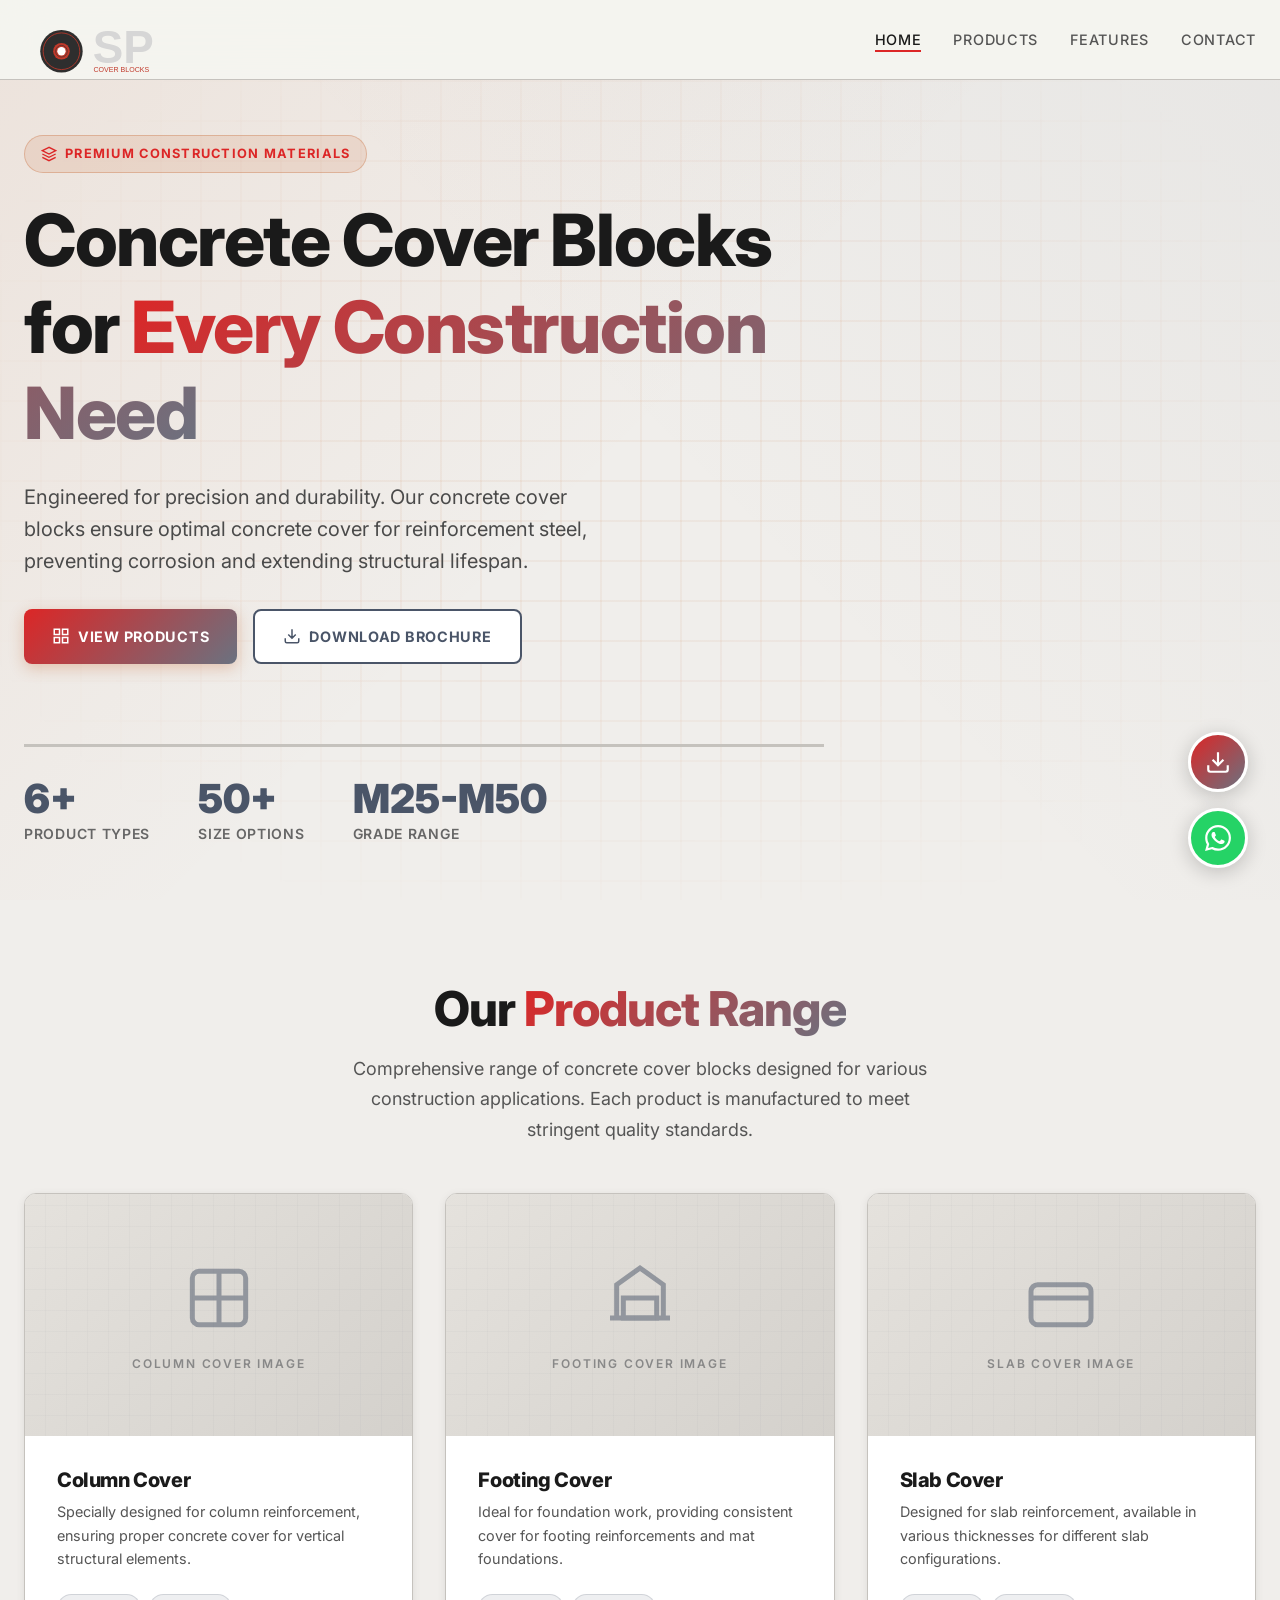
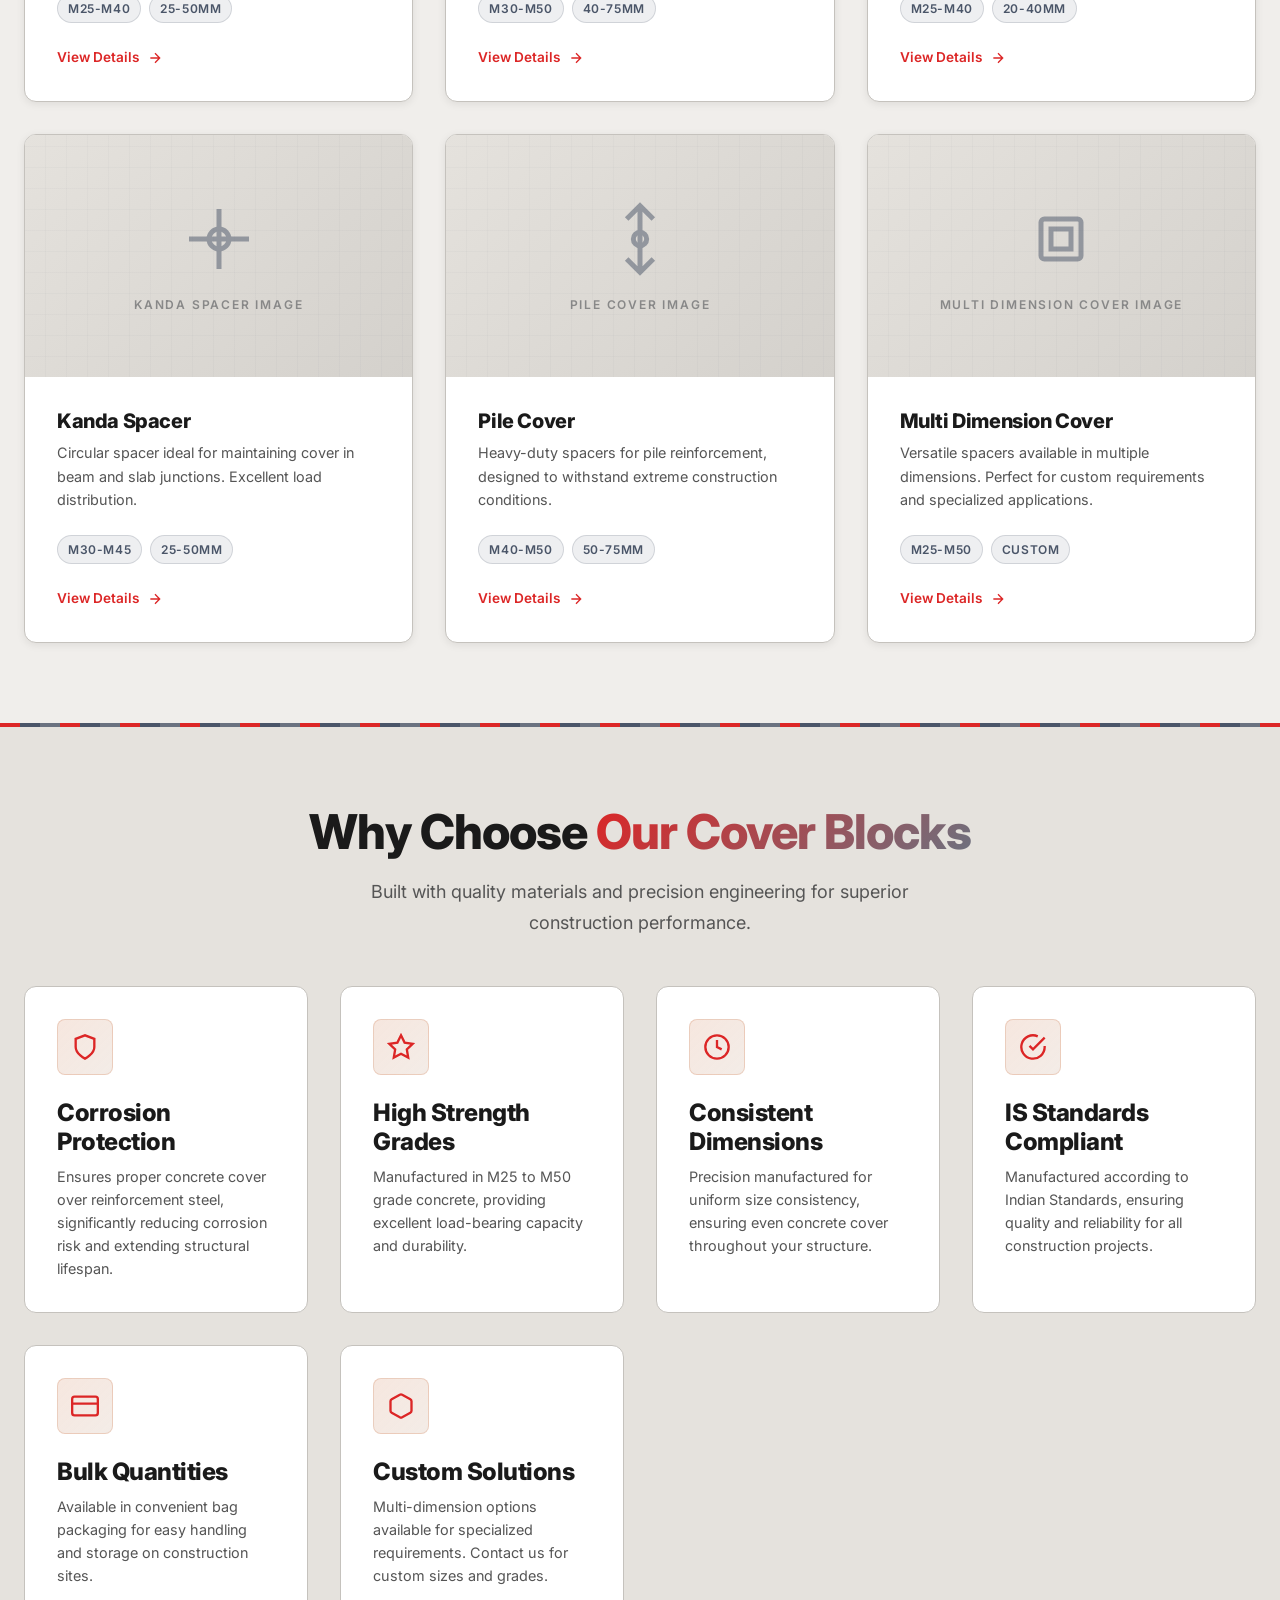
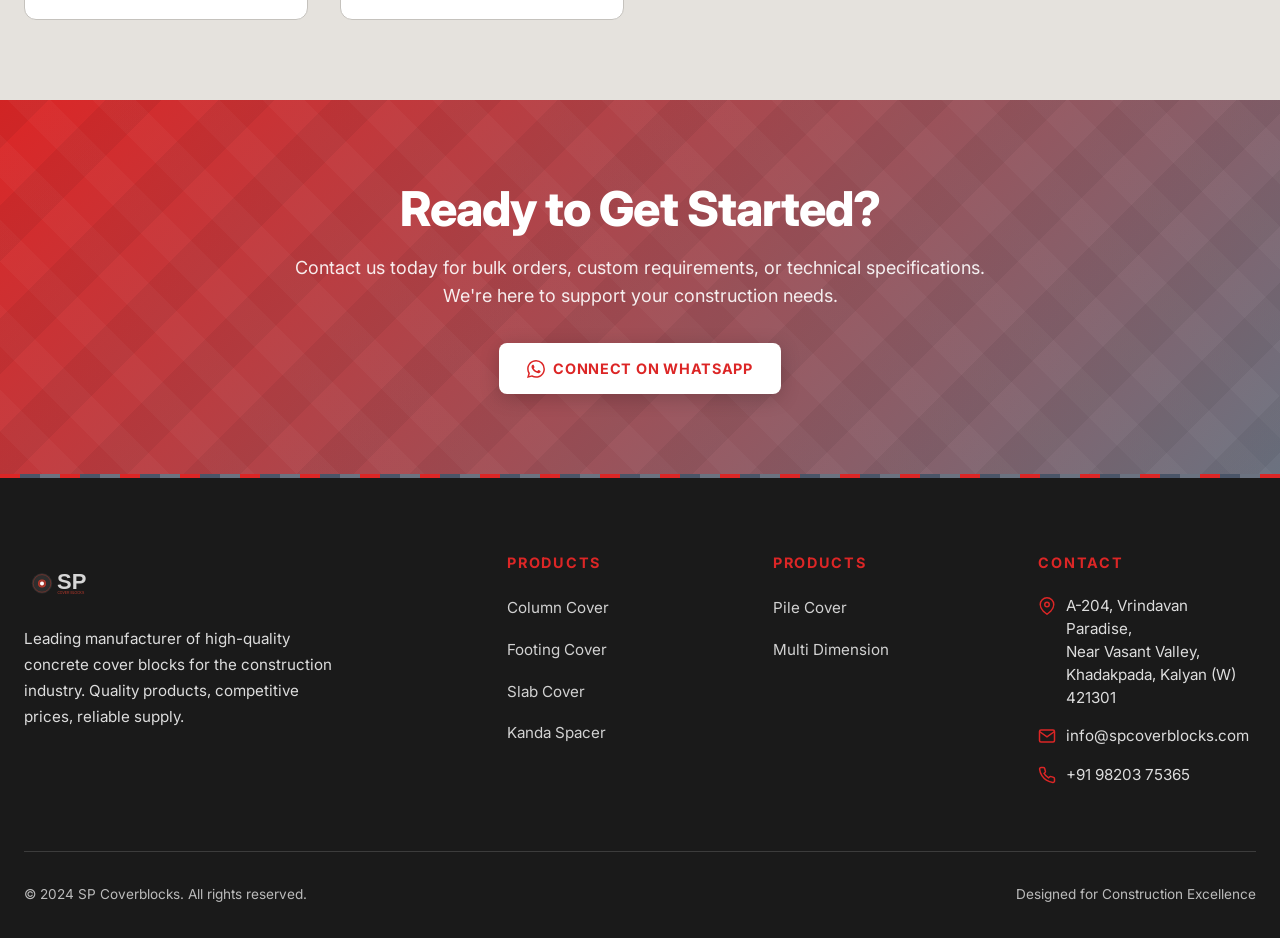
==== index.html @ 3ecac9eb "Initial commit - SP Coverblocks static website" ====
<!DOCTYPE html>
<html lang="en">
<head>
  <meta charset="UTF-8">
  <meta name="viewport" content="width=device-width, initial-scale=1.0">
  
  <!-- SEO Meta Tags -->
  <title>Concrete Cover Blocks Manufacturer | SP Coverblocks | Kalyan, Maharashtra</title>
  <meta name="description" content="Leading manufacturer of premium concrete cover blocks in Kalyan, Maharashtra. Products include column covers, footing covers, slab covers, kanda spacers, pile covers. M25-M50 grade, IS standards compliant. Bulk orders welcome.">
  <meta name="keywords" content="concrete cover blocks, construction spacers, column cover, footing cover, slab cover, kanda spacer, pile cover, concrete spacers, construction accessories, concrete block manufacturer, cover blocks Kalyan, cover blocks Mumbai, construction materials">
  <meta name="author" content="SP Coverblocks">
  <meta name="robots" content="index, follow">
  <meta name="theme-color" content="#dc2626">
  <meta name="geo.region" content="IN-MH">
  <meta name="geo.placename" content="Kalyan">
  
  <!-- Open Graph / Social -->
  <meta property="og:type" content="website">
  <meta property="og:site_name" content="SP Coverblocks">
  <meta property="og:title" content="Concrete Cover Blocks Manufacturer | SP Coverblocks">
  <meta property="og:description" content="Premium concrete cover blocks for construction. M25-M50 grade, various sizes. Manufacturer in Kalyan, Maharashtra serving across India.">
  <meta property="og:url" content="https://spcoverblocks.com">
  <meta property="og:locale" content="en_IN">
  
  <!-- Twitter Card -->
  <meta name="twitter:card" content="summary_large_image">
  <meta name="twitter:title" content="Concrete Cover Blocks Manufacturer | SP Coverblocks">
  <meta name="twitter:description" content="Premium concrete cover blocks for construction. M25-M50 grade, various sizes. Manufacturer in Kalyan, Maharashtra.">
  
  <!-- Canonical URL -->
  <link rel="canonical" href="https://spcoverblocks.com">
  <link rel="alternate" hreflang="en" href="https://spcoverblocks.com">
  
  <!-- Favicon -->
  <link rel="icon" type="image/svg+xml" href="favicon.svg">
  <link rel="apple-touch-icon" href="favicon.svg">
  
  <!-- Preconnect for performance -->
  <link rel="dns-prefetch" href="https://fonts.googleapis.com">
  <link rel="dns-prefetch" href="https://fonts.gstatic.com">
  
  <!-- Fonts -->
  <link rel="preconnect" href="https://fonts.googleapis.com">
  <link rel="preconnect" href="https://fonts.gstatic.com" crossorigin>
  <link href="https://fonts.googleapis.com/css2?family=Inter:wght@400;500;600;700;800;900&display=swap" rel="stylesheet">
  
  <!-- Styles -->
  <link rel="stylesheet" href="css/styles.css">
  
  <!-- Structured Data - LocalBusiness -->
  <script type="application/ld+json">
  {
    "@context": "https://schema.org",
    "@type": "LocalBusiness",
    "name": "SP Coverblocks",
    "description": "Leading manufacturer of high-quality concrete cover blocks for construction. Products include column covers, footing covers, slab covers, kanda spacers, and pile covers.",
    "url": "https://spcoverblocks.com",
    "telephone": "+91-9820375365",
    "email": "info@spcoverblocks.com",
    "address": {
      "@type": "PostalAddress",
      "streetAddress": "A-204, Vrindavan Paradise, Near Vasant Valley, Khadakpada",
      "addressLocality": "Kalyan",
      "addressRegion": "Maharashtra",
      "postalCode": "421301",
      "addressCountry": "IN"
    },
    "geo": {
      "@type": "GeoCoordinates",
      "latitude": "19.2437",
      "longitude": "73.1352"
    },
    "openingHoursSpecification": {
      "@type": "OpeningHoursSpecification",
      "dayOfWeek": ["Monday", "Tuesday", "Wednesday", "Thursday", "Friday", "Saturday"],
      "opens": "09:00",
      "closes": "18:00"
    },
    "priceRange": "$$",
    "image": "https://spcoverblocks.com/og-image.jpg",
    "sameAs": []
  }
  </script>
  
  <!-- Structured Data - Product -->
  <script type="application/ld+json">
  {
    "@context": "https://schema.org",
    "@type": "ItemList",
    "name": "Concrete Cover Blocks",
    "description": "Premium concrete cover blocks for construction",
    "itemListElement": [
      {
        "@type": "Product",
        "position": 1,
        "name": "Column Cover",
        "description": "Specially designed for column reinforcement, ensuring proper concrete cover for vertical structural elements."
      },
      {
        "@type": "Product",
        "position": 2,
        "name": "Footing Cover",
        "description": "Ideal for foundation work, providing consistent cover for footing reinforcements and mat foundations."
      },
      {
        "@type": "Product",
        "position": 3,
        "name": "Slab Cover",
        "description": "Designed for slab reinforcement, available in various thicknesses for different slab configurations."
      },
      {
        "@type": "Product",
        "position": 4,
        "name": "Kanda Spacer",
        "description": "Circular spacer ideal for maintaining cover in beam and slab junctions."
      },
      {
        "@type": "Product",
        "position": 5,
        "name": "Pile Cover",
        "description": "Heavy-duty spacers for pile reinforcement, designed to withstand extreme construction conditions."
      },
      {
        "@type": "Product",
        "position": 6,
        "name": "Multi Dimension Cover",
        "description": "Versatile spacers available in multiple dimensions for custom requirements."
      }
    ]
  }
  </script>
  
  <!-- Structured Data - Organization -->
  <script type="application/ld+json">
  {
    "@context": "https://schema.org",
    "@type": "Organization",
    "name": "SP Coverblocks",
    "url": "https://spcoverblocks.com",
    "logo": "https://spcoverblocks.com/favicon.svg",
    "contactPoint": {
      "@type": "ContactPoint",
      "telephone": "+91-9820375365",
      "contactType": "sales",
      "availableLanguage": ["English", "Hindi", "Marathi"]
    }
  }
  </script>
</head>
<body>
  <!-- Header -->
  <header class="header">
    <div class="container header-inner">
      <a href="index.html" class="logo">
        <img src="sp_coverblocks_logo_v5.svg" alt="SP Coverblocks Logo" height="100">
      </a>
      
      <nav>
        <ul class="nav-links">
          <li><a href="index.html" class="active">Home</a></li>
          <li><a href="#products">Products</a></li>
          <li><a href="#features">Features</a></li>
          <li><a href="#contact">Contact</a></li>
        </ul>
      </nav>
      
      <button class="mobile-toggle" aria-label="Toggle menu">
        <span></span>
        <span></span>
        <span></span>
      </button>
    </div>
  </header>

  <!-- Hero Section -->
  <section class="hero">
    <div class="hero-bg"></div>
    <div class="hero-grid"></div>
    
    <div class="container">
      <div class="hero-content">
        <div class="hero-badge">
          <svg viewBox="0 0 24 24" fill="none" stroke="currentColor" stroke-width="2" width="16" height="16">
            <path d="M12 2L2 7l10 5 10-5-10-5zM2 17l10 5 10-5M2 12l10 5 10-5"/>
          </svg>
          Premium Construction Materials
        </div>
        
        <h1>Concrete Cover Blocks for <span class="text-gradient">Every Construction Need</span></h1>
        
        <p class="hero-description">
          Engineered for precision and durability. Our concrete cover blocks ensure optimal concrete cover for reinforcement steel, preventing corrosion and extending structural lifespan.
        </p>
        
        <div class="hero-actions">
          <a href="#products" class="btn btn-primary">
            <svg viewBox="0 0 24 24" fill="none" stroke="currentColor" stroke-width="2">
              <rect x="3" y="3" width="7" height="7"/><rect x="14" y="3" width="7" height="7"/><rect x="14" y="14" width="7" height="7"/><rect x="3" y="14" width="7" height="7"/>
            </svg>
            View Products
          </a>
          <a href="brochure.pdf" class="btn btn-secondary" download>
            <svg viewBox="0 0 24 24" fill="none" stroke="currentColor" stroke-width="2">
              <path d="M21 15v4a2 2 0 01-2 2H5a2 2 0 01-2-2v-4M7 10l5 5 5-5M12 15V3"/>
            </svg>
            Download Brochure
          </a>
        </div>
        
        <div class="hero-stats">
          <div class="stat">
            <div class="stat-value">6+</div>
            <div class="stat-label">Product Types</div>
          </div>
          <div class="stat">
            <div class="stat-value">50+</div>
            <div class="stat-label">Size Options</div>
          </div>
          <div class="stat">
            <div class="stat-value">M25-M50</div>
            <div class="stat-label">Grade Range</div>
          </div>
        </div>
      </div>
    </div>
  </section>

  <!-- Products Section -->
  <section id="products" class="section">
    <div class="container">
      <div class="section-header animate-on-scroll">
        <h2>Our <span class="text-gradient">Product Range</span></h2>
        <p>Comprehensive range of concrete cover blocks designed for various construction applications. Each product is manufactured to meet stringent quality standards.</p>
      </div>
      
      <div class="products-grid">
        <!-- Column Cover -->
        <article class="product-card animate-on-scroll">
          <div class="product-image">
            <div class="product-placeholder">
              <svg viewBox="0 0 24 24" fill="none" stroke="currentColor" stroke-width="1.5">
                <rect x="4" y="4" width="16" height="16" rx="2"/>
                <line x1="4" y1="12" x2="20" y2="12"/>
                <line x1="12" y1="4" x2="12" y2="20"/>
              </svg>
              <span>Column Cover Image</span>
            </div>
          </div>
          <div class="product-content">
            <h3>Column Cover</h3>
            <p>Specially designed for column reinforcement, ensuring proper concrete cover for vertical structural elements.</p>
            <div class="product-tags">
              <span class="product-tag">M25-M40</span>
              <span class="product-tag">25-50mm</span>
            </div>
            <a href="products/column-cover.html" class="product-link">
              View Details
              <svg viewBox="0 0 24 24" fill="none" stroke="currentColor" stroke-width="2">
                <path d="M5 12h14M12 5l7 7-7 7"/>
              </svg>
            </a>
          </div>
        </article>

        <!-- Footing Cover -->
        <article class="product-card animate-on-scroll">
          <div class="product-image">
            <div class="product-placeholder">
              <svg viewBox="0 0 24 24" fill="none" stroke="currentColor" stroke-width="1.5">
                <path d="M3 18h18M5 18V8l7-5 7 5v10"/>
                <rect x="7" y="12" width="10" height="6"/>
              </svg>
              <span>Footing Cover Image</span>
            </div>
          </div>
          <div class="product-content">
            <h3>Footing Cover</h3>
            <p>Ideal for foundation work, providing consistent cover for footing reinforcements and mat foundations.</p>
            <div class="product-tags">
              <span class="product-tag">M30-M50</span>
              <span class="product-tag">40-75mm</span>
            </div>
            <a href="products/footing-cover.html" class="product-link">
              View Details
              <svg viewBox="0 0 24 24" fill="none" stroke="currentColor" stroke-width="2">
                <path d="M5 12h14M12 5l7 7-7 7"/>
              </svg>
            </a>
          </div>
        </article>

        <!-- Slab Cover -->
        <article class="product-card animate-on-scroll">
          <div class="product-image">
            <div class="product-placeholder">
              <svg viewBox="0 0 24 24" fill="none" stroke="currentColor" stroke-width="1.5">
                <rect x="3" y="8" width="18" height="12" rx="2"/>
                <path d="M3 12h18"/>
              </svg>
              <span>Slab Cover Image</span>
            </div>
          </div>
          <div class="product-content">
            <h3>Slab Cover</h3>
            <p>Designed for slab reinforcement, available in various thicknesses for different slab configurations.</p>
            <div class="product-tags">
              <span class="product-tag">M25-M40</span>
              <span class="product-tag">20-40mm</span>
            </div>
            <a href="products/slab-cover.html" class="product-link">
              View Details
              <svg viewBox="0 0 24 24" fill="none" stroke="currentColor" stroke-width="2">
                <path d="M5 12h14M12 5l7 7-7 7"/>
              </svg>
            </a>
          </div>
        </article>

        <!-- Kanda Spacer -->
        <article class="product-card animate-on-scroll">
          <div class="product-image">
            <div class="product-placeholder">
              <svg viewBox="0 0 24 24" fill="none" stroke="currentColor" stroke-width="1.5">
                <path d="M12 3v18M3 12h18"/>
                <circle cx="12" cy="12" r="3"/>
              </svg>
              <span>Kanda Spacer Image</span>
            </div>
          </div>
          <div class="product-content">
            <h3>Kanda Spacer</h3>
            <p>Circular spacer ideal for maintaining cover in beam and slab junctions. Excellent load distribution.</p>
            <div class="product-tags">
              <span class="product-tag">M30-M45</span>
              <span class="product-tag">25-50mm</span>
            </div>
            <a href="products/kanda-spacer.html" class="product-link">
              View Details
              <svg viewBox="0 0 24 24" fill="none" stroke="currentColor" stroke-width="2">
                <path d="M5 12h14M12 5l7 7-7 7"/>
              </svg>
            </a>
          </div>
        </article>

        <!-- Pile Cover -->
        <article class="product-card animate-on-scroll">
          <div class="product-image">
            <div class="product-placeholder">
              <svg viewBox="0 0 24 24" fill="none" stroke="currentColor" stroke-width="1.5">
                <path d="M12 2v20M8 6l4-4 4 4M8 18l4 4 4-4"/>
                <circle cx="12" cy="12" r="2"/>
              </svg>
              <span>Pile Cover Image</span>
            </div>
          </div>
          <div class="product-content">
            <h3>Pile Cover</h3>
            <p>Heavy-duty spacers for pile reinforcement, designed to withstand extreme construction conditions.</p>
            <div class="product-tags">
              <span class="product-tag">M40-M50</span>
              <span class="product-tag">50-75mm</span>
            </div>
            <a href="products/pile-cover.html" class="product-link">
              View Details
              <svg viewBox="0 0 24 24" fill="none" stroke="currentColor" stroke-width="2">
                <path d="M5 12h14M12 5l7 7-7 7"/>
              </svg>
            </a>
          </div>
        </article>

        <!-- Multi Dimension Cover -->
        <article class="product-card animate-on-scroll">
          <div class="product-image">
            <div class="product-placeholder">
              <svg viewBox="0 0 24 24" fill="none" stroke="currentColor" stroke-width="1.5">
                <rect x="6" y="6" width="12" height="12" rx="1"/>
                <rect x="9" y="9" width="6" height="6"/>
              </svg>
              <span>Multi Dimension Cover Image</span>
            </div>
          </div>
          <div class="product-content">
            <h3>Multi Dimension Cover</h3>
            <p>Versatile spacers available in multiple dimensions. Perfect for custom requirements and specialized applications.</p>
            <div class="product-tags">
              <span class="product-tag">M25-M50</span>
              <span class="product-tag">Custom</span>
            </div>
            <a href="products/multi-dimension-cover.html" class="product-link">
              View Details
              <svg viewBox="0 0 24 24" fill="none" stroke="currentColor" stroke-width="2">
                <path d="M5 12h14M12 5l7 7-7 7"/>
              </svg>
            </a>
          </div>
        </article>
      </div>
    </div>
  </section>

  <!-- Features Section -->
  <section id="features" class="section features">
    <div class="container">
      <div class="section-header animate-on-scroll">
        <h2>Why Choose <span class="text-gradient">Our Cover Blocks</span></h2>
        <p>Built with quality materials and precision engineering for superior construction performance.</p>
      </div>
      
      <div class="features-grid">
        <div class="feature-card animate-on-scroll">
          <div class="feature-icon">
            <svg viewBox="0 0 24 24" fill="none" stroke="currentColor" stroke-width="2">
              <path d="M12 22s8-4 8-10V5l-8-3-8 3v7c0 6 8 10 8 10z"/>
            </svg>
          </div>
          <h4>Corrosion Protection</h4>
          <p>Ensures proper concrete cover over reinforcement steel, significantly reducing corrosion risk and extending structural lifespan.</p>
        </div>

        <div class="feature-card animate-on-scroll">
          <div class="feature-icon">
            <svg viewBox="0 0 24 24" fill="none" stroke="currentColor" stroke-width="2">
              <path d="M12 2l3.09 6.26L22 9.27l-5 4.87 1.18 6.88L12 17.77l-6.18 3.25L7 14.14 2 9.27l6.91-1.01L12 2z"/>
            </svg>
          </div>
          <h4>High Strength Grades</h4>
          <p>Manufactured in M25 to M50 grade concrete, providing excellent load-bearing capacity and durability.</p>
        </div>

        <div class="feature-card animate-on-scroll">
          <div class="feature-icon">
            <svg viewBox="0 0 24 24" fill="none" stroke="currentColor" stroke-width="2">
              <circle cx="12" cy="12" r="10"/>
              <path d="M12 6v6l4 2"/>
            </svg>
          </div>
          <h4>Consistent Dimensions</h4>
          <p>Precision manufactured for uniform size consistency, ensuring even concrete cover throughout your structure.</p>
        </div>

        <div class="feature-card animate-on-scroll">
          <div class="feature-icon">
            <svg viewBox="0 0 24 24" fill="none" stroke="currentColor" stroke-width="2">
              <path d="M22 11.08V12a10 10 0 11-5.93-9.14"/>
              <polyline points="22 4 12 14.01 9 11.01"/>
            </svg>
          </div>
          <h4>IS Standards Compliant</h4>
          <p>Manufactured according to Indian Standards, ensuring quality and reliability for all construction projects.</p>
        </div>

        <div class="feature-card animate-on-scroll">
          <div class="feature-icon">
            <svg viewBox="0 0 24 24" fill="none" stroke="currentColor" stroke-width="2">
              <rect x="1" y="4" width="22" height="16" rx="2" ry="2"/>
              <line x1="1" y1="10" x2="23" y2="10"/>
            </svg>
          </div>
          <h4>Bulk Quantities</h4>
          <p>Available in convenient bag packaging for easy handling and storage on construction sites.</p>
        </div>

        <div class="feature-card animate-on-scroll">
          <div class="feature-icon">
            <svg viewBox="0 0 24 24" fill="none" stroke="currentColor" stroke-width="2">
              <path d="M21 16V8a2 2 0 00-1-1.73l-7-4a2 2 0 00-2 0l-7 4A2 2 0 003 8v8a2 2 0 001 1.73l7 4a2 2 0 002 0l7-4A2 2 0 0021 16z"/>
            </svg>
          </div>
          <h4>Custom Solutions</h4>
          <p>Multi-dimension options available for specialized requirements. Contact us for custom sizes and grades.</p>
        </div>
      </div>
    </div>
  </section>

  <!-- CTA Section -->
  <section id="contact" class="section cta">
    <div class="container">
      <div class="cta-content animate-on-scroll">
        <h2>Ready to Get Started?</h2>
        <p>Contact us today for bulk orders, custom requirements, or technical specifications. We're here to support your construction needs.</p>
        <a href="https://wa.me/9820375365?text=Hi, I am interested in concrete cover blocks. Please share more details." class="btn" target="_blank">
          <svg viewBox="0 0 24 24" fill="currentColor" width="18" height="18">
            <path d="M17.472 14.382c-.297-.149-1.758-.867-2.03-.967-.273-.099-.471-.148-.67.15-.197.297-.767.966-.94 1.164-.173.199-.347.223-.644.075-.297-.15-1.255-.463-2.39-1.475-.883-.788-1.48-1.761-1.653-2.059-.173-.297-.018-.458.13-.606.134-.133.298-.347.446-.52.149-.174.198-.298.298-.497.099-.198.05-.371-.025-.52-.075-.149-.669-1.612-.916-2.207-.242-.579-.487-.5-.669-.51-.173-.008-.371-.01-.57-.01-.198 0-.52.074-.792.372-.272.297-1.04 1.016-1.04 2.479 0 1.462 1.065 2.875 1.213 3.074.149.198 2.096 3.2 5.077 4.487.709.306 1.262.489 1.694.625.712.227 1.36.195 1.871.118.571-.085 1.758-.719 2.006-1.413.248-.694.248-1.289.173-1.413-.074-.124-.272-.198-.57-.347m-5.421 7.403h-.004a9.87 9.87 0 01-5.031-1.378l-.361-.214-3.741.982.998-3.648-.235-.374a9.86 9.86 0 01-1.51-5.26c.001-5.45 4.436-9.884 9.888-9.884 2.64 0 5.122 1.03 6.988 2.898a9.825 9.825 0 012.893 6.994c-.003 5.45-4.437 9.884-9.885 9.884m8.413-18.297A11.815 11.815 0 0012.05 0C5.495 0 .16 5.335.157 11.892c0 2.096.547 4.142 1.588 5.945L.057 24l6.305-1.654a11.882 11.882 0 005.683 1.448h.005c6.554 0 11.89-5.335 11.893-11.893a11.821 11.821 0 00-3.48-8.413z"/>
          </svg>
          Connect on WhatsApp
        </a>
      </div>
    </div>
  </section>

  <!-- Footer -->
  <footer class="footer">
    <div class="container">
      <div class="footer-grid">
        <div class="footer-brand">
          <a href="index.html" class="logo">
            <img src="sp_coverblocks_logo_v5.svg" alt="SP Coverblocks Logo" height="60" class="small">
          </a>
          <p>Leading manufacturer of high-quality concrete cover blocks for the construction industry. Quality products, competitive prices, reliable supply.</p>
        </div>
        
        <div class="footer-column">
          <h5>Products</h5>
          <ul class="footer-links">
            <li><a href="products/column-cover.html">Column Cover</a></li>
            <li><a href="products/footing-cover.html">Footing Cover</a></li>
            <li><a href="products/slab-cover.html">Slab Cover</a></li>
            <li><a href="products/kanda-spacer.html">Kanda Spacer</a></li>
          </ul>
        </div>
        
        <div class="footer-column">
          <h5>Products</h5>
          <ul class="footer-links">
            <li><a href="products/pile-cover.html">Pile Cover</a></li>
            <li><a href="products/multi-dimension-cover.html">Multi Dimension</a></li>
          </ul>
        </div>
        
        <div class="footer-column">
          <h5>Contact</h5>
          <div class="footer-contact-item">
            <svg viewBox="0 0 24 24" fill="none" stroke="currentColor" stroke-width="2">
              <path d="M21 10c0 7-9 13-9 13s-9-6-9-13a9 9 0 0118 0z"/>
              <circle cx="12" cy="10" r="3"/>
            </svg>
            <span>A-204, Vrindavan Paradise,<br>Near Vasant Valley,<br>Khadakpada, Kalyan (W) 421301</span>
          </div>
          <div class="footer-contact-item">
            <svg viewBox="0 0 24 24" fill="none" stroke="currentColor" stroke-width="2">
              <path d="M4 4h16c1.1 0 2 .9 2 2v12c0 1.1-.9 2-2 2H4c-1.1 0-2-.9-2-2V6c0-1.1.9-2 2-2z"/>
              <polyline points="22,6 12,13 2,6"/>
            </svg>
            <a href="mailto:info@spcoverblocks.com">info@spcoverblocks.com</a>
          </div>
          <div class="footer-contact-item">
            <svg viewBox="0 0 24 24" fill="none" stroke="currentColor" stroke-width="2">
              <path d="M22 16.92v3a2 2 0 01-2.18 2 19.79 19.79 0 01-8.63-3.07 19.5 19.5 0 01-6-6 19.79 19.79 0 01-3.07-8.67A2 2 0 014.11 2h3a2 2 0 012 1.72 12.84 12.84 0 00.7 2.81 2 2 0 01-.45 2.11L8.09 9.91a16 16 0 006 6l1.27-1.27a2 2 0 012.11-.45 12.84 12.84 0 002.81.7A2 2 0 0122 16.92z"/>
            </svg>
            <a href="tel:+919820375365">+91 98203 75365</a>
          </div>
        </div>
      </div>
      
      <div class="footer-bottom">
        <p>&copy; 2024 SP Coverblocks. All rights reserved.</p>
        <p>Designed for Construction Excellence</p>
      </div>
    </div>
  </footer>

  <!-- Floating Action Buttons -->
  <div class="floating-buttons">
    <a href="brochure.pdf" class="float-btn float-btn-brochure" download aria-label="Download Brochure">
      <svg viewBox="0 0 24 24" fill="none" stroke="currentColor" stroke-width="2">
        <path d="M21 15v4a2 2 0 01-2 2H5a2 2 0 01-2-2v-4M7 10l5 5 5-5M12 15V3"/>
      </svg>
      <span class="float-btn-tooltip">Download Brochure</span>
    </a>
    
    <a href="https://wa.me/9820375365?text=Hi, I am interested in concrete cover blocks." class="float-btn float-btn-whatsapp" target="_blank" aria-label="Contact on WhatsApp">
      <svg viewBox="0 0 24 24" fill="currentColor">
        <path d="M17.472 14.382c-.297-.149-1.758-.867-2.03-.967-.273-.099-.471-.148-.67.15-.197.297-.767.966-.94 1.164-.173.199-.347.223-.644.075-.297-.15-1.255-.463-2.39-1.475-.883-.788-1.48-1.761-1.653-2.059-.173-.297-.018-.458.13-.606.134-.133.298-.347.446-.52.149-.174.198-.298.298-.497.099-.198.05-.371-.025-.52-.075-.149-.669-1.612-.916-2.207-.242-.579-.487-.5-.669-.51-.173-.008-.371-.01-.57-.01-.198 0-.52.074-.792.372-.272.297-1.04 1.016-1.04 2.479 0 1.462 1.065 2.875 1.213 3.074.149.198 2.096 3.2 5.077 4.487.709.306 1.262.489 1.694.625.712.227 1.36.195 1.871.118.571-.085 1.758-.719 2.006-1.413.248-.694.248-1.289.173-1.413-.074-.124-.272-.198-.57-.347m-5.421 7.403h-.004a9.87 9.87 0 01-5.031-1.378l-.361-.214-3.741.982.998-3.648-.235-.374a9.86 9.86 0 01-1.51-5.26c.001-5.45 4.436-9.884 9.888-9.884 2.64 0 5.122 1.03 6.988 2.898a9.825 9.825 0 012.893 6.994c-.003 5.45-4.437 9.884-9.885 9.884m8.413-18.297A11.815 11.815 0 0012.05 0C5.495 0 .16 5.335.157 11.892c0 2.096.547 4.142 1.588 5.945L.057 24l6.305-1.654a11.882 11.882 0 005.683 1.448h.005c6.554 0 11.89-5.335 11.893-11.893a11.821 11.821 0 00-3.48-8.413z"/>
      </svg>
      <span class="float-btn-tooltip">Chat on WhatsApp</span>
    </a>
  </div>

  <!-- Scripts -->
  <script src="js/main.js"></script>
</body>
</html>
---- css/styles.css ----
/* ============================================
   CONCRETE COVER BLOCKS - Industrial Theme CSS
   Modern, Fast, Responsive
   ============================================ */

/* CSS Custom Properties */
:root {
  --color-primary: #1a1a1a;
  --color-secondary: #333333;
  --color-accent: #dc2626;
  --color-accent-hover: #b91c1c;
  --color-concrete: #8a8a8a;
  --color-concrete-light: #d4d4d4;
  --color-text: #1a1a1a;
  --color-text-muted: #555555;
  --color-bg: #f0eeeb;
  --color-bg-alt: #e5e2dd;
  --color-surface: #ffffff;
  --color-border: #c5c2bd;
  --color-steel: #4a5568;
  --color-brick: #6b7280;
  --color-rust: #dc2626;
  --color-yellow: #9ca3af;
  
  --font-heading: 'Inter', -apple-system, BlinkMacSystemFont, sans-serif;
  --font-body: 'Inter', -apple-system, BlinkMacSystemFont, sans-serif;
  
  --space-xs: 0.5rem;
  --space-sm: 1rem;
  --space-md: 1.5rem;
  --space-lg: 2rem;
  --space-xl: 3rem;
  --space-2xl: 5rem;
  
  --radius-sm: 4px;
  --radius-md: 8px;
  --radius-lg: 12px;
  
  --shadow-sm: 0 2px 8px rgba(0,0,0,0.08);
  --shadow-md: 0 4px 16px rgba(0,0,0,0.1);
  --shadow-lg: 0 8px 32px rgba(0,0,0,0.12);
  
  --transition-fast: 150ms ease;
  --transition-normal: 300ms ease;
  --transition-slow: 500ms ease;
  
  --container-max: 1400px;
  --header-height: 80px;
}

/* Reset & Base */
*, *::before, *::after {
  box-sizing: border-box;
  margin: 0;
  padding: 0;
}

html {
  scroll-behavior: smooth;
  -webkit-font-smoothing: antialiased;
  -moz-osx-font-smoothing: grayscale;
}

body {
  font-family: var(--font-body);
  font-size: 16px;
  line-height: 1.6;
  color: var(--color-text);
  background: var(--color-bg);
  overflow-x: hidden;
}

img {
  max-width: 100%;
  height: auto;
  display: block;
}

a {
  color: inherit;
  text-decoration: none;
}

button {
  font-family: inherit;
  cursor: pointer;
  border: none;
  background: none;
}

/* ============================================
   TYPOGRAPHY
   ============================================ */
h1, h2, h3, h4, h5, h6 {
  font-family: var(--font-heading);
  font-weight: 800;
  line-height: 1.2;
  letter-spacing: -0.02em;
}

h1 { font-size: clamp(2.5rem, 6vw, 4.5rem); }
h2 { font-size: clamp(2rem, 4vw, 3rem); }
h3 { font-size: clamp(1.5rem, 3vw, 2rem); }
h4 { font-size: clamp(1.25rem, 2vw, 1.5rem); }

.text-gradient {
  background: linear-gradient(135deg, var(--color-accent) 0%, var(--color-brick) 100%);
  -webkit-background-clip: text;
  -webkit-text-fill-color: transparent;
  background-clip: text;
}

/* ============================================
   LAYOUT
   ============================================ */
.container {
  width: 100%;
  max-width: var(--container-max);
  margin: 0 auto;
  padding: 0 var(--space-md);
}

.section {
  padding: var(--space-2xl) 0;
}

.section-header {
  text-align: center;
  margin-bottom: var(--space-xl);
}

.section-header h2 {
  margin-bottom: var(--space-sm);
  color: var(--color-primary);
}

.section-header p {
  color: #555555;
  font-size: 1.125rem;
  max-width: 600px;
  margin: 0 auto;
  line-height: 1.7;
}

/* ============================================
   HEADER / NAVIGATION
   ============================================ */
.header {
  position: fixed;
  top: 0;
  left: 0;
  right: 0;
  height: var(--header-height);
  background: rgba(245, 245, 240, 0.95);
  backdrop-filter: blur(20px);
  -webkit-backdrop-filter: blur(20px);
  border-bottom: 1px solid var(--color-border);
  z-index: 1000;
  transition: var(--transition-normal);
}

.header.scrolled {
  background: rgba(245, 245, 240, 0.98);
  box-shadow: 0 2px 20px rgba(0,0,0,0.08);
}

.header-inner {
  display: flex;
  align-items: center;
  justify-content: space-between;
  height: 100%;
}

.logo {
  display: flex;
  align-items: center;
  gap: var(--space-sm);
  font-size: 1.25rem;
  font-weight: 800;
  text-transform: uppercase;
  letter-spacing: 0.05em;
}

.logo img {
  height: 100px;
  width: auto;
}

.logo img.small {
  height: 48px;
  width: auto;
}

.logo-icon {
  width: 48px;
  height: 48px;
  background: var(--color-accent);
  border-radius: var(--radius-md);
  display: flex;
  align-items: center;
  justify-content: center;
  font-weight: 900;
  font-size: 1.25rem;
  color: white;
}

.logo span {
  color: var(--color-accent);
}

.nav-links {
  display: flex;
  align-items: center;
  gap: var(--space-lg);
  list-style: none;
}

.nav-links a {
  position: relative;
  font-weight: 500;
  font-size: 0.9rem;
  text-transform: uppercase;
  letter-spacing: 0.05em;
  color: var(--color-text-muted);
  transition: var(--transition-fast);
}

.nav-links a:hover,
.nav-links a.active {
  color: var(--color-text);
}

.nav-links a::after {
  content: '';
  position: absolute;
  bottom: -4px;
  left: 0;
  width: 0;
  height: 2px;
  background: var(--color-accent);
  transition: var(--transition-normal);
}

.nav-links a:hover::after,
.nav-links a.active::after {
  width: 100%;
}

.mobile-toggle {
  display: none;
  flex-direction: column;
  gap: 6px;
  padding: 8px;
}

.mobile-toggle span {
  width: 28px;
  height: 2px;
  background: var(--color-text);
  transition: var(--transition-fast);
}

/* ============================================
   HERO SECTION
   ============================================ */
.hero {
  min-height: 100vh;
  display: flex;
  align-items: center;
  position: relative;
  padding-top: var(--header-height);
  overflow: hidden;
}

.hero-bg {
  position: absolute;
  inset: 0;
  background: 
    linear-gradient(135deg, rgba(196, 92, 38, 0.08) 0%, transparent 50%),
    linear-gradient(225deg, rgba(74, 85, 104, 0.05) 0%, transparent 50%);
  pointer-events: none;
}

.hero-grid {
  position: absolute;
  inset: 0;
  background-image: 
    linear-gradient(rgba(196, 92, 38, 0.06) 2px, transparent 2px),
    linear-gradient(90deg, rgba(196, 92, 38, 0.06) 2px, transparent 2px);
  background-size: 40px 40px;
  mask-image: radial-gradient(ellipse at center, black 30%, transparent 80%);
  -webkit-mask-image: radial-gradient(ellipse at center, black 30%, transparent 80%);
}

.hero-diagonal {
  position: absolute;
  top: 0;
  right: -10%;
  width: 60%;
  height: 100%;
  background: linear-gradient(135deg, transparent 40%, rgba(74, 85, 104, 0.08) 100%);
  transform: skewX(-15deg);
  pointer-events: none;
}

.hero-shapes {
  position: absolute;
  inset: 0;
  overflow: hidden;
  pointer-events: none;
}

.hero-shape {
  position: absolute;
  opacity: 0.06;
}

.hero-shape-1 {
  top: 15%;
  right: 10%;
  width: 200px;
  height: 200px;
  border: 8px solid var(--color-steel);
  border-radius: 8px;
  transform: rotate(15deg);
}

.hero-shape-2 {
  bottom: 20%;
  right: 25%;
  width: 150px;
  height: 150px;
  background: repeating-linear-gradient(
    45deg,
    var(--color-brick),
    var(--color-brick) 10px,
    transparent 10px,
    transparent 20px
  );
  transform: rotate(-10deg);
}

.hero-shape-3 {
  top: 40%;
  right: 5%;
  width: 100px;
  height: 100px;
  background: var(--color-steel);
  border-radius: 4px;
  transform: rotate(45deg);
}

.hero-shape-4 {
  top: 60%;
  right: 35%;
  width: 80px;
  height: 8px;
  background: var(--color-yellow);
  border-radius: 2px;
  transform: rotate(-30deg);
}

.hero-content {
  position: relative;
  z-index: 1;
  max-width: 800px;
}

.hero-badge {
  display: inline-flex;
  align-items: center;
  gap: var(--space-xs);
  padding: var(--space-xs) var(--space-sm);
  background: rgba(196, 92, 38, 0.12);
  border: 1px solid rgba(196, 92, 38, 0.3);
  border-radius: 100px;
  font-size: 0.8rem;
  font-weight: 700;
  text-transform: uppercase;
  letter-spacing: 0.1em;
  color: var(--color-accent);
  margin-bottom: var(--space-md);
  animation: fadeInUp 0.6s ease forwards;
}

.hero h1 {
  margin-bottom: var(--space-md);
  color: var(--color-primary);
  animation: fadeInUp 0.6s ease 0.1s forwards;
  opacity: 0;
}

.hero-description {
  font-size: 1.25rem;
  color: #4a4a4a;
  margin-bottom: var(--space-lg);
  max-width: 600px;
  animation: fadeInUp 0.6s ease 0.2s forwards;
  opacity: 0;
}

.hero-actions {
  display: flex;
  flex-wrap: wrap;
  gap: var(--space-sm);
  animation: fadeInUp 0.6s ease 0.3s forwards;
  opacity: 0;
}

.hero-stats {
  display: flex;
  gap: var(--space-xl);
  margin-top: var(--space-2xl);
  padding-top: var(--space-lg);
  border-top: 3px solid var(--color-border);
  animation: fadeInUp 0.6s ease 0.4s forwards;
  opacity: 0;
}

.stat {
  text-align: left;
}

.stat-value {
  font-size: 2.5rem;
  font-weight: 900;
  color: var(--color-steel);
  line-height: 1;
}

.stat-label {
  font-size: 0.875rem;
  color: #666666;
  text-transform: uppercase;
  letter-spacing: 0.05em;
  margin-top: 4px;
  font-weight: 600;
}

/* ============================================
   BUTTONS
   ============================================ */
.btn {
  display: inline-flex;
  align-items: center;
  justify-content: center;
  gap: var(--space-xs);
  padding: 14px 28px;
  font-size: 0.9rem;
  font-weight: 700;
  text-transform: uppercase;
  letter-spacing: 0.05em;
  border-radius: var(--radius-md);
  transition: var(--transition-normal);
  position: relative;
  overflow: hidden;
}

.btn-primary {
  background: linear-gradient(135deg, var(--color-accent) 0%, var(--color-brick) 100%);
  color: white;
  box-shadow: 0 4px 15px rgba(196, 92, 38, 0.3);
}

.btn-primary:hover {
  transform: translateY(-2px);
  box-shadow: 0 8px 25px rgba(196, 92, 38, 0.4);
}

.btn-secondary {
  background: var(--color-surface);
  color: var(--color-steel);
  border: 2px solid var(--color-steel);
  font-weight: 700;
}

.btn-secondary:hover {
  background: var(--color-steel);
  color: white;
  border-color: var(--color-steel);
}

.btn svg {
  width: 18px;
  height: 18px;
}

/* ============================================
   PRODUCTS GRID
   ============================================ */
.products-grid {
  display: grid;
  grid-template-columns: repeat(auto-fit, minmax(340px, 1fr));
  gap: var(--space-lg);
}

.product-card {
  background: var(--color-surface);
  border-radius: var(--radius-lg);
  overflow: hidden;
  border: 1px solid var(--color-border);
  transition: var(--transition-normal);
  position: relative;
  box-shadow: var(--shadow-sm);
}

.product-card::before {
  content: '';
  position: absolute;
  top: 0;
  left: 0;
  right: 0;
  height: 5px;
  background: linear-gradient(90deg, var(--color-accent), var(--color-brick));
  transform: scaleX(0);
  transform-origin: left;
  transition: var(--transition-normal);
}

.product-card:hover {
  transform: translateY(-8px);
  border-color: var(--color-accent);
  box-shadow: 0 16px 48px rgba(0,0,0,0.15);
}

.product-card:hover::before {
  transform: scaleX(1);
}

.product-image {
  aspect-ratio: 16/10;
  background: var(--color-bg-alt);
  position: relative;
  overflow: hidden;
}

.product-image::after {
  content: '';
  position: absolute;
  inset: 0;
  background: 
    repeating-linear-gradient(
      90deg,
      transparent,
      transparent 20px,
      rgba(74, 85, 104, 0.03) 20px,
      rgba(74, 85, 104, 0.03) 21px
    ),
    repeating-linear-gradient(
      0deg,
      transparent,
      transparent 20px,
      rgba(74, 85, 104, 0.03) 20px,
      rgba(74, 85, 104, 0.03) 21px
    );
}

.product-image img {
  width: 100%;
  height: 100%;
  object-fit: cover;
  transition: var(--transition-slow);
}

.product-card:hover .product-image img {
  transform: scale(1.05);
}

.product-placeholder {
  position: absolute;
  inset: 0;
  display: flex;
  flex-direction: column;
  align-items: center;
  justify-content: center;
  background: 
    linear-gradient(135deg, #e5e2dd 0%, #d4d1cc 100%);
}

.product-placeholder svg {
  width: 80px;
  height: 80px;
  color: var(--color-steel);
  margin-bottom: var(--space-sm);
  opacity: 0.5;
}

.product-placeholder span {
  font-size: 0.75rem;
  color: #888888;
  text-transform: uppercase;
  letter-spacing: 0.15em;
  font-weight: 600;
}

.product-content {
  padding: var(--space-lg);
}

.product-content h3 {
  font-size: 1.25rem;
  margin-bottom: var(--space-xs);
  color: var(--color-primary);
}

.product-content p {
  color: #555555;
  font-size: 0.9rem;
  margin-bottom: var(--space-md);
  line-height: 1.6;
}

.product-tags {
  display: flex;
  flex-wrap: wrap;
  gap: var(--space-xs);
}

.product-tag {
  padding: 4px 10px;
  background: rgba(74, 85, 104, 0.1);
  border: 1px solid rgba(74, 85, 104, 0.2);
  border-radius: 100px;
  font-size: 0.7rem;
  font-weight: 700;
  color: var(--color-steel);
  text-transform: uppercase;
  letter-spacing: 0.05em;
}

.product-link {
  display: inline-flex;
  align-items: center;
  gap: var(--space-xs);
  font-size: 0.85rem;
  font-weight: 700;
  color: var(--color-accent);
  margin-top: var(--space-md);
  transition: var(--transition-fast);
}

.product-link svg {
  width: 16px;
  height: 16px;
  transition: var(--transition-fast);
}

.product-link:hover svg {
  transform: translateX(4px);
}

/* ============================================
   FEATURES SECTION
   ============================================ */
.features {
  background: var(--color-bg-alt);
  position: relative;
}

.features::before {
  content: '';
  position: absolute;
  top: 0;
  left: 0;
  right: 0;
  height: 4px;
  background: repeating-linear-gradient(
    90deg,
    var(--color-accent) 0px,
    var(--color-accent) 20px,
    var(--color-steel) 20px,
    var(--color-steel) 40px,
    var(--color-brick) 40px,
    var(--color-brick) 60px
  );
}

.features-grid {
  display: grid;
  grid-template-columns: repeat(auto-fit, minmax(280px, 1fr));
  gap: var(--space-lg);
}

.feature-card {
  padding: var(--space-lg);
  background: var(--color-surface);
  border-radius: var(--radius-lg);
  border: 1px solid var(--color-border);
  transition: var(--transition-normal);
  position: relative;
  overflow: hidden;
}

.feature-card::after {
  content: '';
  position: absolute;
  bottom: 0;
  left: 0;
  width: 100%;
  height: 3px;
  background: var(--color-accent);
  transform: scaleX(0);
  transform-origin: left;
  transition: var(--transition-normal);
}

.feature-card:hover {
  border-color: var(--color-accent);
  transform: translateY(-4px);
  box-shadow: var(--shadow-md);
}

.feature-card:hover::after {
  transform: scaleX(1);
}

.feature-icon {
  width: 56px;
  height: 56px;
  background: linear-gradient(135deg, rgba(196, 92, 38, 0.15) 0%, rgba(139, 69, 19, 0.08) 100%);
  border-radius: var(--radius-md);
  display: flex;
  align-items: center;
  justify-content: center;
  margin-bottom: var(--space-md);
  border: 1px solid rgba(196, 92, 38, 0.2);
}

.feature-icon svg {
  width: 28px;
  height: 28px;
  color: var(--color-accent);
}

.feature-card h4 {
  margin-bottom: var(--space-xs);
  color: var(--color-primary);
}

.feature-card p {
  color: #666666;
  font-size: 0.9rem;
  line-height: 1.6;
}

.product-content h3 {
  font-size: 1.25rem;
  margin-bottom: var(--space-xs);
}

.product-content p {
  color: var(--color-text-muted);
  font-size: 0.9rem;
  margin-bottom: var(--space-md);
}

.product-tags {
  display: flex;
  flex-wrap: wrap;
  gap: var(--space-xs);
}

.product-tag {
  padding: 4px 10px;
  background: rgba(90, 102, 114, 0.1);
  border: 1px solid rgba(90, 102, 114, 0.2);
  border-radius: 100px;
  font-size: 0.75rem;
  font-weight: 600;
  color: var(--color-steel);
  text-transform: uppercase;
  letter-spacing: 0.05em;
}

.product-link {
  display: inline-flex;
  align-items: center;
  gap: var(--space-xs);
  font-size: 0.85rem;
  font-weight: 600;
  color: var(--color-accent);
  margin-top: var(--space-md);
  transition: var(--transition-fast);
}

.product-link svg {
  width: 16px;
  height: 16px;
  transition: var(--transition-fast);
}

.product-link:hover svg {
  transform: translateX(4px);
}

/* ============================================
   FEATURES SECTION
   ============================================ */
.features {
  background: var(--color-bg-alt);
}

.features-grid {
  display: grid;
  grid-template-columns: repeat(auto-fit, minmax(280px, 1fr));
  gap: var(--space-lg);
}

.feature-card {
  padding: var(--space-lg);
  background: var(--color-surface);
  border-radius: var(--radius-lg);
  border: 1px solid var(--color-border);
  transition: var(--transition-normal);
}

.feature-card:hover {
  border-color: rgba(255,107,0,0.3);
  transform: translateY(-4px);
}

.feature-icon {
  width: 56px;
  height: 56px;
  background: linear-gradient(135deg, rgba(196, 92, 38, 0.15) 0%, rgba(139, 69, 19, 0.1) 100%);
  border-radius: var(--radius-md);
  display: flex;
  align-items: center;
  justify-content: center;
  margin-bottom: var(--space-md);
}

.feature-icon svg {
  width: 28px;
  height: 28px;
  color: var(--color-accent);
}

.feature-card h4 {
  margin-bottom: var(--space-xs);
}

.feature-card p {
  color: var(--color-text-muted);
  font-size: 0.9rem;
}

/* ============================================
   CTA SECTION
   ============================================ */
.cta {
  background: linear-gradient(135deg, var(--color-accent) 0%, var(--color-brick) 100%);
  position: relative;
  overflow: hidden;
}

.cta::before {
  content: '';
  position: absolute;
  inset: 0;
  background: 
    repeating-linear-gradient(
      45deg,
      transparent,
      transparent 30px,
      rgba(255,255,255,0.03) 30px,
      rgba(255,255,255,0.03) 60px
    );
}

.cta::after {
  content: '';
  position: absolute;
  top: -50%;
  left: -50%;
  width: 200%;
  height: 200%;
  background: repeating-linear-gradient(
    -45deg,
    transparent,
    transparent 40px,
    rgba(0,0,0,0.05) 40px,
    rgba(0,0,0,0.05) 80px
  );
  pointer-events: none;
}

.cta-content {
  position: relative;
  z-index: 1;
  text-align: center;
  max-width: 700px;
  margin: 0 auto;
}

.cta h2 {
  color: white;
  margin-bottom: var(--space-sm);
}

.cta p {
  color: rgba(255,255,255,0.9);
  font-size: 1.125rem;
  margin-bottom: var(--space-lg);
}

.cta .btn {
  background: white;
  color: var(--color-accent);
  box-shadow: 0 4px 20px rgba(0,0,0,0.2);
}

.cta .btn:hover {
  background: #f5f5f0;
  transform: translateY(-2px);
  box-shadow: 0 8px 30px rgba(0,0,0,0.25);
}

/* ============================================
   FOOTER
   ============================================ */
.footer {
  background: var(--color-primary);
  padding: var(--space-2xl) 0 var(--space-lg);
  position: relative;
}

.footer::before {
  content: '';
  position: absolute;
  top: 0;
  left: 0;
  right: 0;
  height: 4px;
  background: repeating-linear-gradient(
    90deg,
    var(--color-accent) 0px,
    var(--color-accent) 20px,
    var(--color-steel) 20px,
    var(--color-steel) 40px,
    var(--color-brick) 40px,
    var(--color-brick) 60px
  );
}

.footer-grid {
  display: grid;
  grid-template-columns: 2fr repeat(3, 1fr);
  gap: var(--space-xl);
  margin-bottom: var(--space-xl);
}

.footer-brand p {
  color: rgba(255,255,255,0.85);
  font-size: 0.95rem;
  margin-top: var(--space-md);
  max-width: 320px;
  line-height: 1.7;
}

.footer-column h5 {
  font-size: 0.9rem;
  text-transform: uppercase;
  letter-spacing: 0.12em;
  margin-bottom: var(--space-md);
  color: var(--color-accent);
  font-weight: 700;
}

.footer-links {
  list-style: none;
}

.footer-links li {
  margin-bottom: var(--space-sm);
}

.footer-links a {
  color: rgba(255,255,255,0.8);
  font-size: 0.95rem;
  transition: var(--transition-fast);
}

.footer-links a:hover {
  color: white;
  text-decoration: underline;
  text-underline-offset: 3px;
}

.footer-contact-item {
  display: flex;
  align-items: flex-start;
  gap: 10px;
  margin-bottom: var(--space-sm);
  color: rgba(255,255,255,0.85);
  font-size: 0.95rem;
  line-height: 1.5;
}

.footer-contact-item svg {
  width: 18px;
  height: 18px;
  flex-shrink: 0;
  margin-top: 2px;
  color: var(--color-accent);
}

.footer-contact-item a {
  color: rgba(255,255,255,0.85);
  transition: var(--transition-fast);
}

.footer-contact-item a:hover {
  color: white;
}

.footer-bottom {
  padding-top: var(--space-lg);
  border-top: 1px solid rgba(255,255,255,0.15);
  display: flex;
  justify-content: space-between;
  align-items: center;
  flex-wrap: wrap;
  gap: var(--space-sm);
}

.footer-bottom p {
  color: rgba(255,255,255,0.7);
  font-size: 0.85rem;
}

/* ============================================
   FLOATING BUTTONS
   ============================================ */
.floating-buttons {
  position: fixed;
  bottom: var(--space-lg);
  right: var(--space-lg);
  display: flex;
  flex-direction: column;
  gap: var(--space-sm);
  z-index: 999;
}

.float-btn {
  width: 60px;
  height: 60px;
  border-radius: 50%;
  display: flex;
  align-items: center;
  justify-content: center;
  box-shadow: 0 4px 20px rgba(0,0,0,0.2);
  transition: var(--transition-normal);
  position: relative;
  border: 3px solid white;
}

.float-btn svg {
  width: 26px;
  height: 26px;
}

.float-btn-whatsapp {
  background: #25D366;
  color: white;
}

.float-btn-whatsapp:hover {
  transform: scale(1.1);
  box-shadow: 0 8px 30px rgba(37,211,102,0.5);
}

.float-btn-brochure {
  background: linear-gradient(135deg, var(--color-accent) 0%, var(--color-brick) 100%);
  color: white;
}

.float-btn-brochure:hover {
  transform: scale(1.1);
  box-shadow: 0 8px 30px rgba(90, 102, 114, 0.4);
}

.float-btn-tooltip {
  position: absolute;
  right: 70px;
  background: var(--color-surface);
  color: var(--color-text);
  padding: 8px 14px;
  border-radius: var(--radius-sm);
  font-size: 0.8rem;
  font-weight: 600;
  white-space: nowrap;
  opacity: 0;
  pointer-events: none;
  transition: var(--transition-fast);
  box-shadow: var(--shadow-md);
}

.float-btn:hover .float-btn-tooltip {
  opacity: 1;
}

/* ============================================
   PRODUCT DETAIL PAGE
   ============================================ */
.product-detail {
  padding-top: calc(var(--header-height) + var(--space-xl));
}

.product-detail-hero {
  display: grid;
  grid-template-columns: 1fr 1fr;
  gap: var(--space-2xl);
  align-items: center;
  margin-bottom: var(--space-2xl);
}

.product-detail-image {
  aspect-ratio: 4/3;
  background: var(--color-surface);
  border-radius: var(--radius-lg);
  overflow: hidden;
  border: 1px solid var(--color-border);
}

.product-detail-image img {
  width: 100%;
  height: 100%;
  object-fit: cover;
}

.product-detail-info h1 {
  margin-bottom: var(--space-md);
}

.product-detail-info .lead {
  font-size: 1.125rem;
  color: var(--color-text-muted);
  margin-bottom: var(--space-lg);
}

.product-meta {
  display: flex;
  flex-wrap: wrap;
  gap: var(--space-sm);
  margin-bottom: var(--space-lg);
}

.product-specs {
  background: var(--color-surface);
  border-radius: var(--radius-lg);
  overflow: hidden;
  border: 1px solid var(--color-border);
}

.product-specs-header {
  padding: var(--space-md) var(--space-lg);
  background: var(--color-secondary);
  border-bottom: 1px solid var(--color-border);
}

.product-specs-header h3 {
  font-size: 1rem;
  text-transform: uppercase;
  letter-spacing: 0.05em;
}

.specs-table {
  width: 100%;
}

.specs-table tr {
  border-bottom: 1px solid var(--color-border);
}

.specs-table tr:last-child {
  border-bottom: none;
}

.specs-table th,
.specs-table td {
  padding: var(--space-md) var(--space-lg);
  text-align: left;
}

.specs-table th {
  background: rgba(90, 102, 114, 0.08);
  font-weight: 600;
  color: var(--color-steel);
  font-size: 0.85rem;
  text-transform: uppercase;
  letter-spacing: 0.05em;
  width: 40%;
}

.specs-table td {
  color: var(--color-text-muted);
}

.back-link {
  display: inline-flex;
  align-items: center;
  gap: var(--space-xs);
  color: var(--color-text-muted);
  font-size: 0.9rem;
  margin-bottom: var(--space-lg);
  transition: var(--transition-fast);
}

.back-link:hover {
  color: var(--color-accent);
}

.back-link svg {
  width: 18px;
  height: 18px;
}

/* ============================================
   ANIMATIONS
   ============================================ */
@keyframes fadeInUp {
  from {
    opacity: 0;
    transform: translateY(30px);
  }
  to {
    opacity: 1;
    transform: translateY(0);
  }
}

@keyframes pulse {
  0%, 100% { transform: scale(1); }
  50% { transform: scale(1.05); }
}

.animate-on-scroll {
  opacity: 0;
  transform: translateY(30px);
  transition: opacity 0.6s ease, transform 0.6s ease;
}

.animate-on-scroll.visible {
  opacity: 1;
  transform: translateY(0);
}

/* ============================================
   MOBILE RESPONSIVE
   ============================================ */
@media (max-width: 1024px) {
  .hero-stats {
    gap: var(--space-lg);
  }
  
  .footer-grid {
    grid-template-columns: 1fr 1fr;
    gap: var(--space-lg);
  }
  
  .product-detail-hero {
    grid-template-columns: 1fr;
    gap: var(--space-lg);
  }
}

@media (max-width: 768px) {
  :root {
    --header-height: 70px;
    --space-2xl: 3rem;
  }
  
  .nav-links {
    display: none;
    position: absolute;
    top: var(--header-height);
    left: 0;
    right: 0;
    background: var(--color-bg);
    flex-direction: column;
    padding: var(--space-lg);
    border-bottom: 1px solid var(--color-border);
    box-shadow: 0 10px 30px rgba(0,0,0,0.1);
  }
  
  .nav-links.active {
    display: flex;
  }
  
  .mobile-toggle {
    display: flex;
  }
  
  .mobile-toggle.active span:nth-child(1) {
    transform: rotate(45deg) translate(5px, 5px);
  }
  
  .mobile-toggle.active span:nth-child(2) {
    opacity: 0;
  }
  
  .mobile-toggle.active span:nth-child(3) {
    transform: rotate(-45deg) translate(5px, -5px);
  }
  
  .hero {
    min-height: auto;
    padding: calc(var(--header-height) + var(--space-xl)) 0 var(--space-2xl);
  }
  
  .hero-stats {
    flex-direction: column;
    gap: var(--space-md);
  }
  
  .stat {
    display: flex;
    align-items: center;
    gap: var(--space-md);
  }
  
  .hero-actions {
    flex-direction: column;
  }
  
  .hero-actions .btn {
    width: 100%;
  }
  
  .products-grid {
    grid-template-columns: 1fr;
  }
  
  .features-grid {
    grid-template-columns: 1fr;
  }
  
  .footer-grid {
    grid-template-columns: 1fr;
  }
  
  .footer-bottom {
    flex-direction: column;
    text-align: center;
  }
  
  .floating-buttons {
    bottom: var(--space-md);
    right: var(--space-md);
  }
  
  .float-btn {
    width: 50px;
    height: 50px;
  }
  
  .float-btn-tooltip {
    display: none;
  }
  
  .product-detail-image {
    aspect-ratio: 16/10;
  }
}

@media (max-width: 480px) {
  h1 { font-size: 2rem; }
  h2 { font-size: 1.75rem; }
  h3 { font-size: 1.25rem; }
  
  .container {
    padding: 0 var(--space-sm);
  }
  
  .product-content {
    padding: var(--space-md);
  }
  
  .feature-card {
    padding: var(--space-md);
  }
  
  .specs-table th,
  .specs-table td {
    padding: var(--space-sm) var(--space-md);
    display: block;
    width: 100%;
  }
  
  .specs-table th {
    background: transparent;
    padding-bottom: 4px;
  }
}

/* ============================================
   PRINT STYLES
   ============================================ */
@media print {
  .header,
  .floating-buttons,
  .cta {
    display: none;
  }
  
  body {
    background: white;
    color: black;
  }
  
  .product-card,
  .feature-card {
    break-inside: avoid;
  }
}
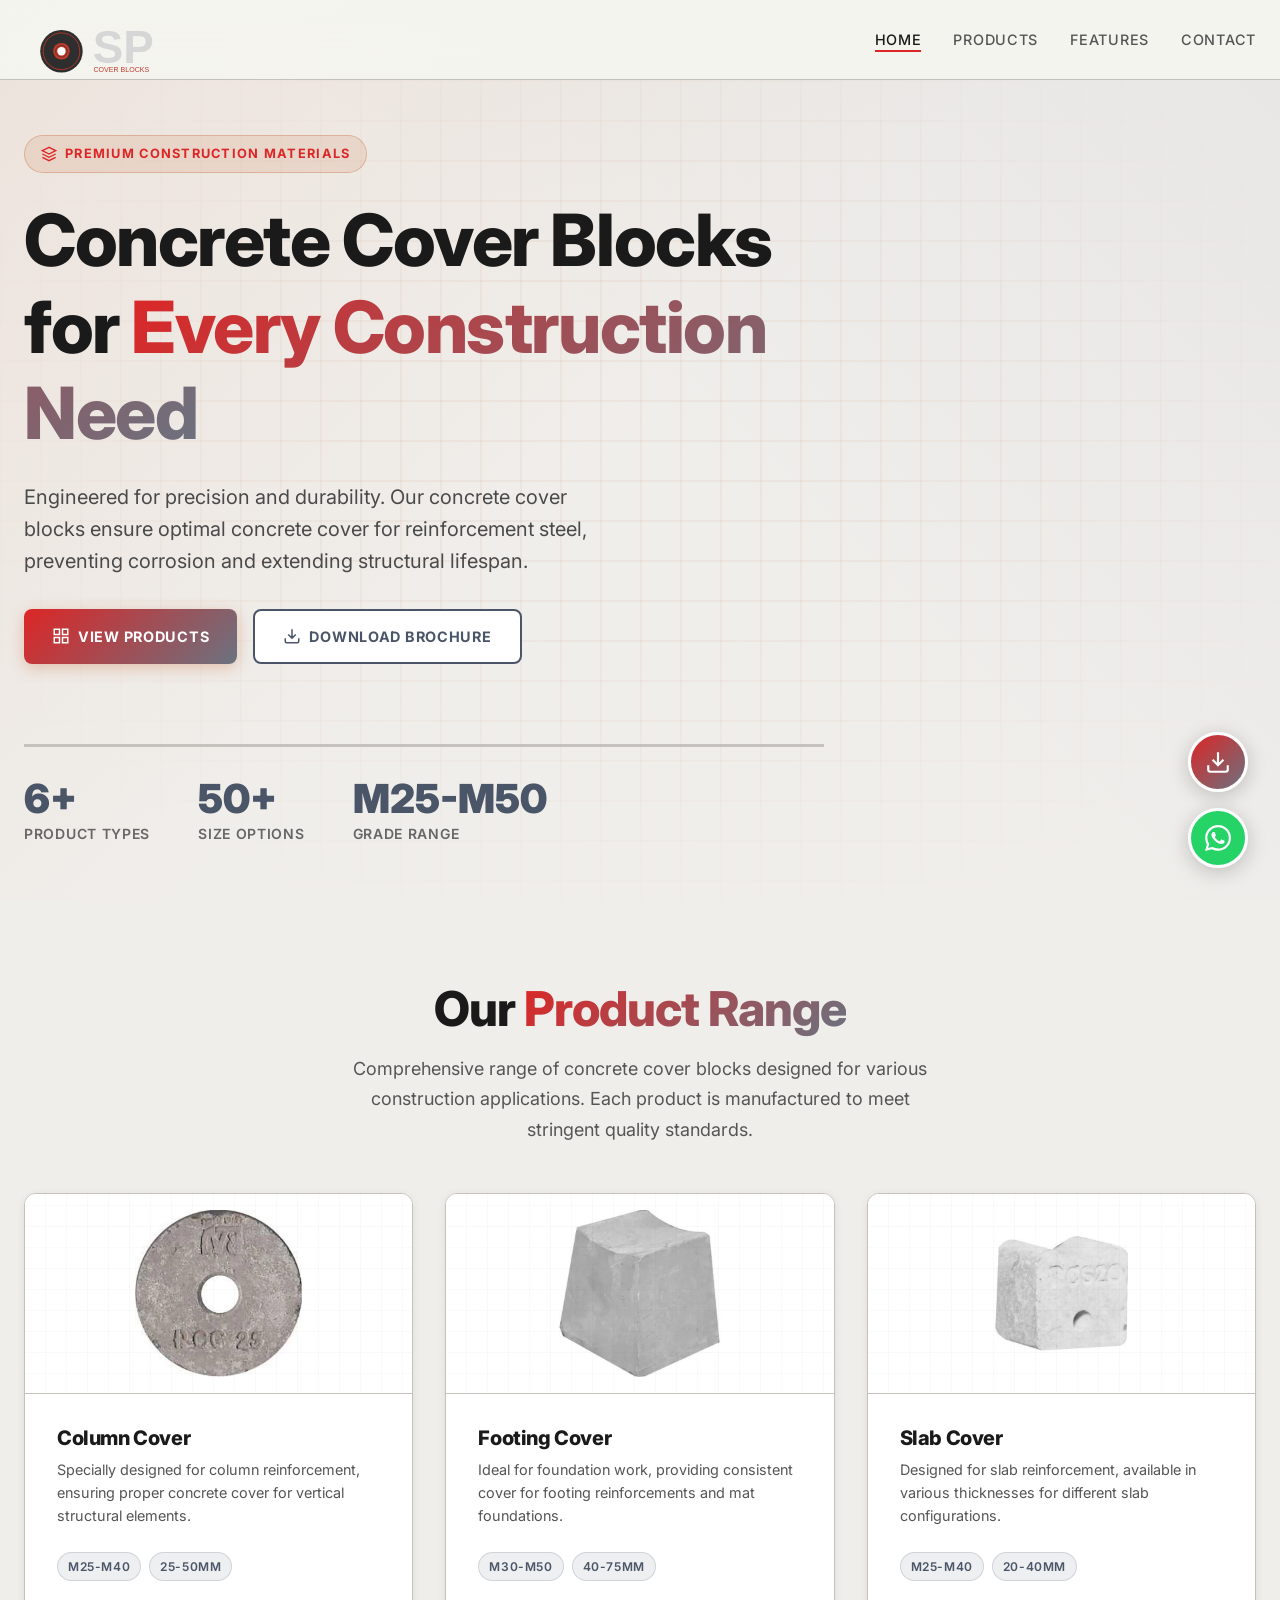
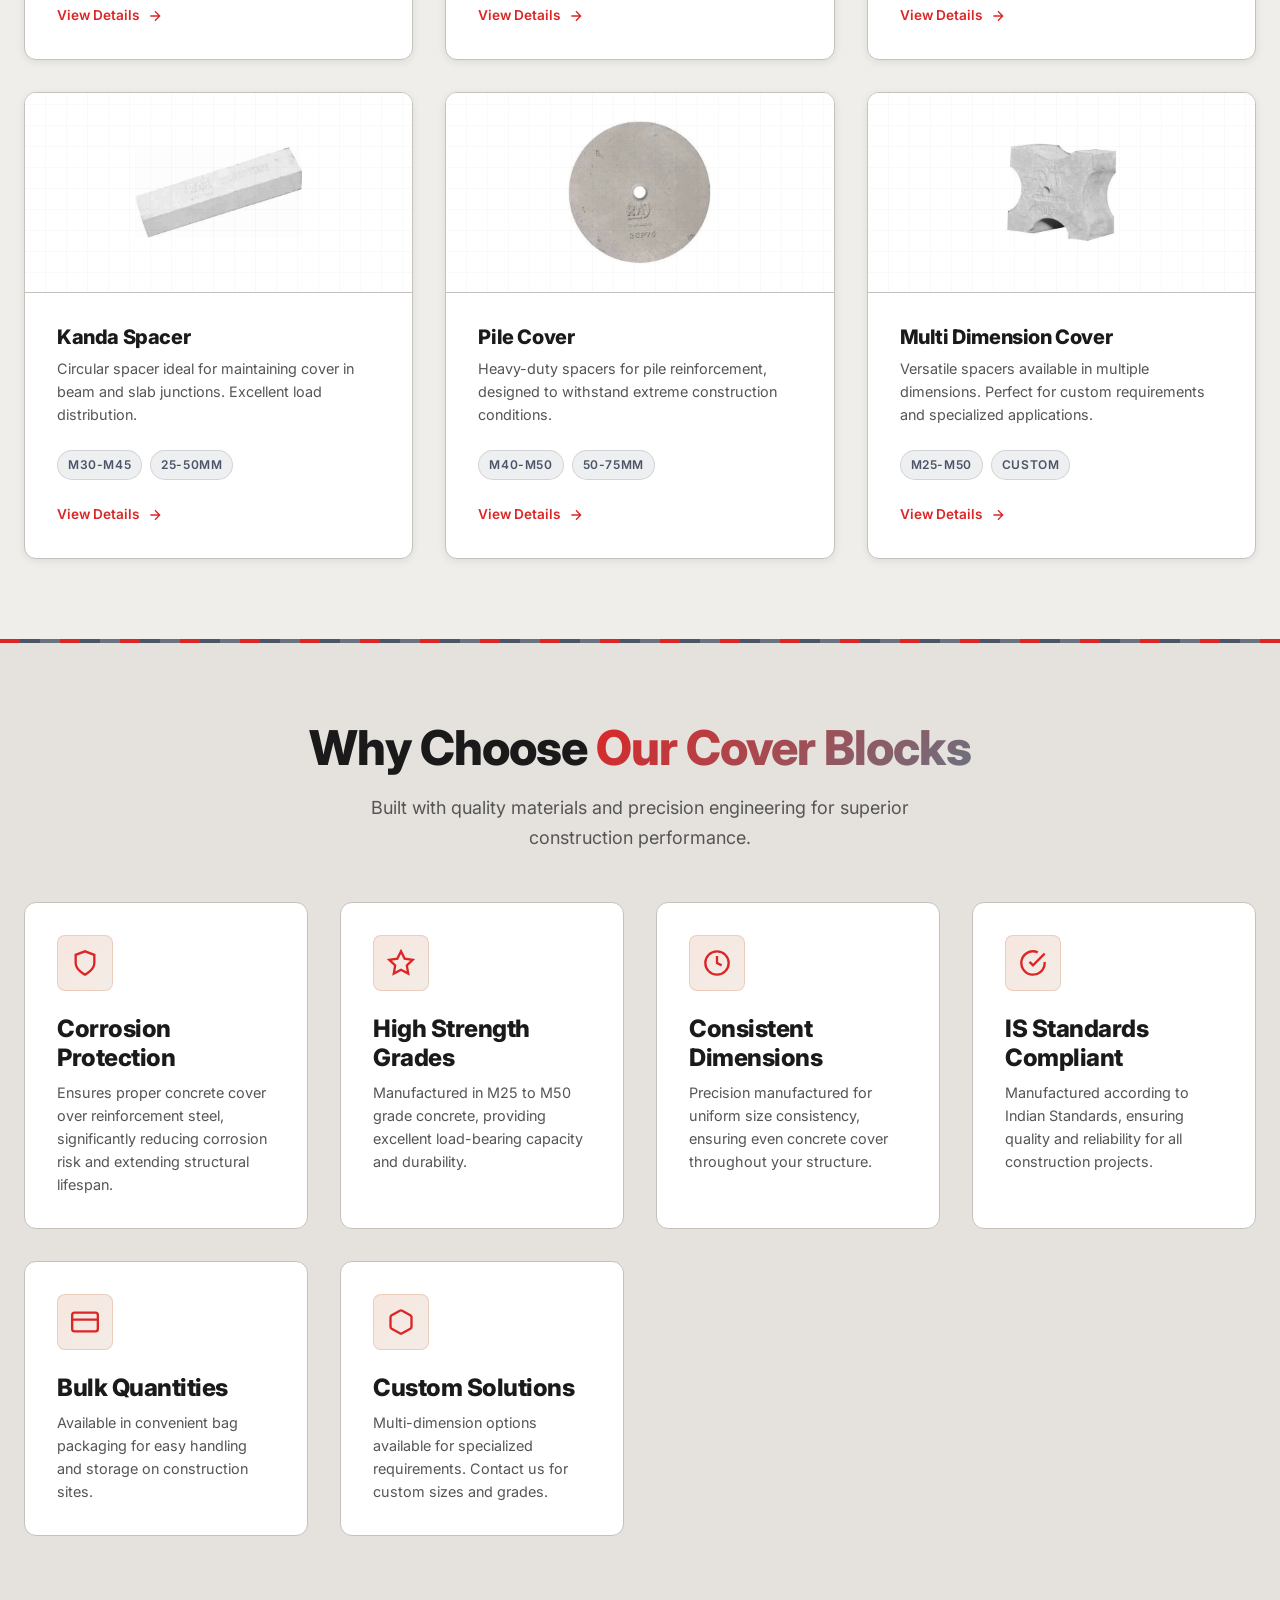
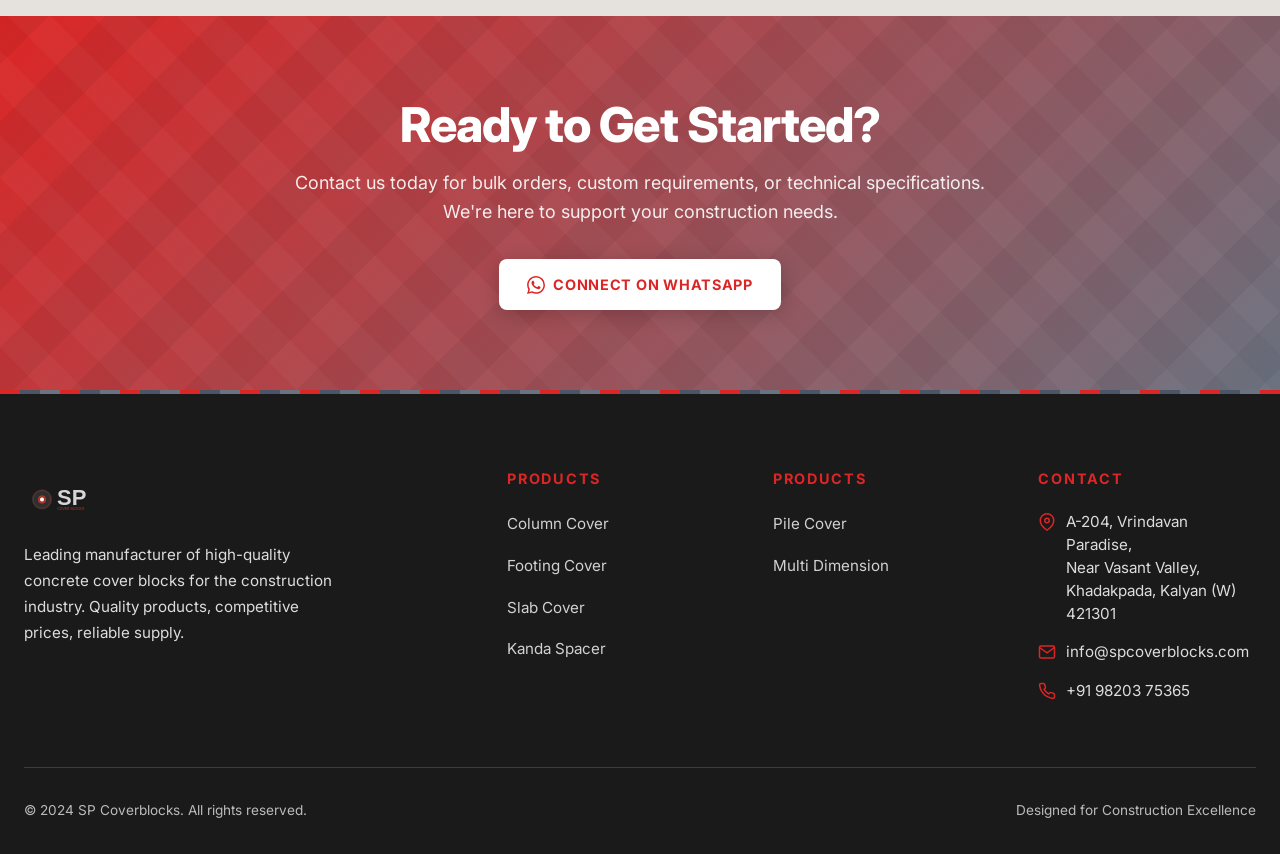
==== commit d2190a30: "Add product images, update image paths to webp, improve image styling" ====
--- a/index.html
+++ b/index.html
@@ -237,14 +237,7 @@
         <!-- Column Cover -->
         <article class="product-card animate-on-scroll">
           <div class="product-image">
-            <div class="product-placeholder">
-              <svg viewBox="0 0 24 24" fill="none" stroke="currentColor" stroke-width="1.5">
-                <rect x="4" y="4" width="16" height="16" rx="2"/>
-                <line x1="4" y1="12" x2="20" y2="12"/>
-                <line x1="12" y1="4" x2="12" y2="20"/>
-              </svg>
-              <span>Column Cover Image</span>
-            </div>
+            <img src="images/column-cover.webp" alt="Column Cover Blocks">
           </div>
           <div class="product-content">
             <h3>Column Cover</h3>
@@ -265,13 +258,7 @@
         <!-- Footing Cover -->
         <article class="product-card animate-on-scroll">
           <div class="product-image">
-            <div class="product-placeholder">
-              <svg viewBox="0 0 24 24" fill="none" stroke="currentColor" stroke-width="1.5">
-                <path d="M3 18h18M5 18V8l7-5 7 5v10"/>
-                <rect x="7" y="12" width="10" height="6"/>
-              </svg>
-              <span>Footing Cover Image</span>
-            </div>
+            <img src="images/footing-cover.webp" alt="Footing Cover Blocks">
           </div>
           <div class="product-content">
             <h3>Footing Cover</h3>
@@ -292,13 +279,7 @@
         <!-- Slab Cover -->
         <article class="product-card animate-on-scroll">
           <div class="product-image">
-            <div class="product-placeholder">
-              <svg viewBox="0 0 24 24" fill="none" stroke="currentColor" stroke-width="1.5">
-                <rect x="3" y="8" width="18" height="12" rx="2"/>
-                <path d="M3 12h18"/>
-              </svg>
-              <span>Slab Cover Image</span>
-            </div>
+            <img src="images/slab-cover.webp" alt="Slab Cover Blocks">
           </div>
           <div class="product-content">
             <h3>Slab Cover</h3>
@@ -319,13 +300,7 @@
         <!-- Kanda Spacer -->
         <article class="product-card animate-on-scroll">
           <div class="product-image">
-            <div class="product-placeholder">
-              <svg viewBox="0 0 24 24" fill="none" stroke="currentColor" stroke-width="1.5">
-                <path d="M12 3v18M3 12h18"/>
-                <circle cx="12" cy="12" r="3"/>
-              </svg>
-              <span>Kanda Spacer Image</span>
-            </div>
+            <img src="images/kanda-spacer.webp" alt="Kanda Spacer">
           </div>
           <div class="product-content">
             <h3>Kanda Spacer</h3>
@@ -346,13 +321,7 @@
         <!-- Pile Cover -->
         <article class="product-card animate-on-scroll">
           <div class="product-image">
-            <div class="product-placeholder">
-              <svg viewBox="0 0 24 24" fill="none" stroke="currentColor" stroke-width="1.5">
-                <path d="M12 2v20M8 6l4-4 4 4M8 18l4 4 4-4"/>
-                <circle cx="12" cy="12" r="2"/>
-              </svg>
-              <span>Pile Cover Image</span>
-            </div>
+            <img src="images/pile-cover.webp" alt="Pile Cover Blocks">
           </div>
           <div class="product-content">
             <h3>Pile Cover</h3>
@@ -373,13 +342,7 @@
         <!-- Multi Dimension Cover -->
         <article class="product-card animate-on-scroll">
           <div class="product-image">
-            <div class="product-placeholder">
-              <svg viewBox="0 0 24 24" fill="none" stroke="currentColor" stroke-width="1.5">
-                <rect x="6" y="6" width="12" height="12" rx="1"/>
-                <rect x="9" y="9" width="6" height="6"/>
-              </svg>
-              <span>Multi Dimension Cover Image</span>
-            </div>
+            <img src="images/multi-dimension-cover.webp" alt="Multi Dimension Cover Blocks">
           </div>
           <div class="product-content">
             <h3>Multi Dimension Cover</h3>
--- a/css/styles.css
+++ b/css/styles.css
@@ -528,8 +528,8 @@
 }
 
 .product-image {
-  aspect-ratio: 16/10;
-  background: var(--color-bg-alt);
+  height: 200px;
+  background: var(--color-bg);
   position: relative;
   overflow: hidden;
 }
@@ -558,7 +558,10 @@
 .product-image img {
   width: 100%;
   height: 100%;
-  object-fit: cover;
+  object-fit: contain;
+  padding: 1rem;
+  background: #ffffff;
+  border-bottom: 1px solid var(--color-border);
   transition: var(--transition-slow);
 }
 
@@ -1116,17 +1119,34 @@
 }
 
 .product-detail-image {
-  aspect-ratio: 4/3;
+  aspect-ratio: 1/1;
   background: var(--color-surface);
   border-radius: var(--radius-lg);
   overflow: hidden;
   border: 1px solid var(--color-border);
+  display: flex;
+  align-items: center;
+  justify-content: center;
 }
 
 .product-detail-image img {
   width: 100%;
   height: 100%;
   object-fit: cover;
+}
+
+.product-placeholder {
+  display: flex;
+  flex-direction: column;
+  align-items: center;
+  justify-content: center;
+  color: var(--color-steel);
+  opacity: 0.5;
+}
+
+.product-placeholder svg {
+  width: 80px;
+  height: 80px;
 }
 
 .product-detail-info h1 {
@@ -1167,34 +1187,32 @@
 
 .specs-table {
   width: 100%;
-}
-
-.specs-table tr {
-  border-bottom: 1px solid var(--color-border);
-}
-
-.specs-table tr:last-child {
-  border-bottom: none;
+  max-width: 500px;
+  border-collapse: collapse;
+  margin-top: 1.5rem;
 }
 
 .specs-table th,
 .specs-table td {
-  padding: var(--space-md) var(--space-lg);
+  padding: 14px 20px;
   text-align: left;
+  font-size: 1rem;
+  border: 1px solid var(--color-border);
 }
 
 .specs-table th {
-  background: rgba(90, 102, 114, 0.08);
+  background: var(--color-primary);
+  color: white;
   font-weight: 600;
-  color: var(--color-steel);
+  text-transform: uppercase;
   font-size: 0.85rem;
-  text-transform: uppercase;
   letter-spacing: 0.05em;
-  width: 40%;
+  width: 50%;
 }
 
 .specs-table td {
-  color: var(--color-text-muted);
+  background: var(--color-surface);
+  color: var(--color-text);
 }
 
 .back-link {
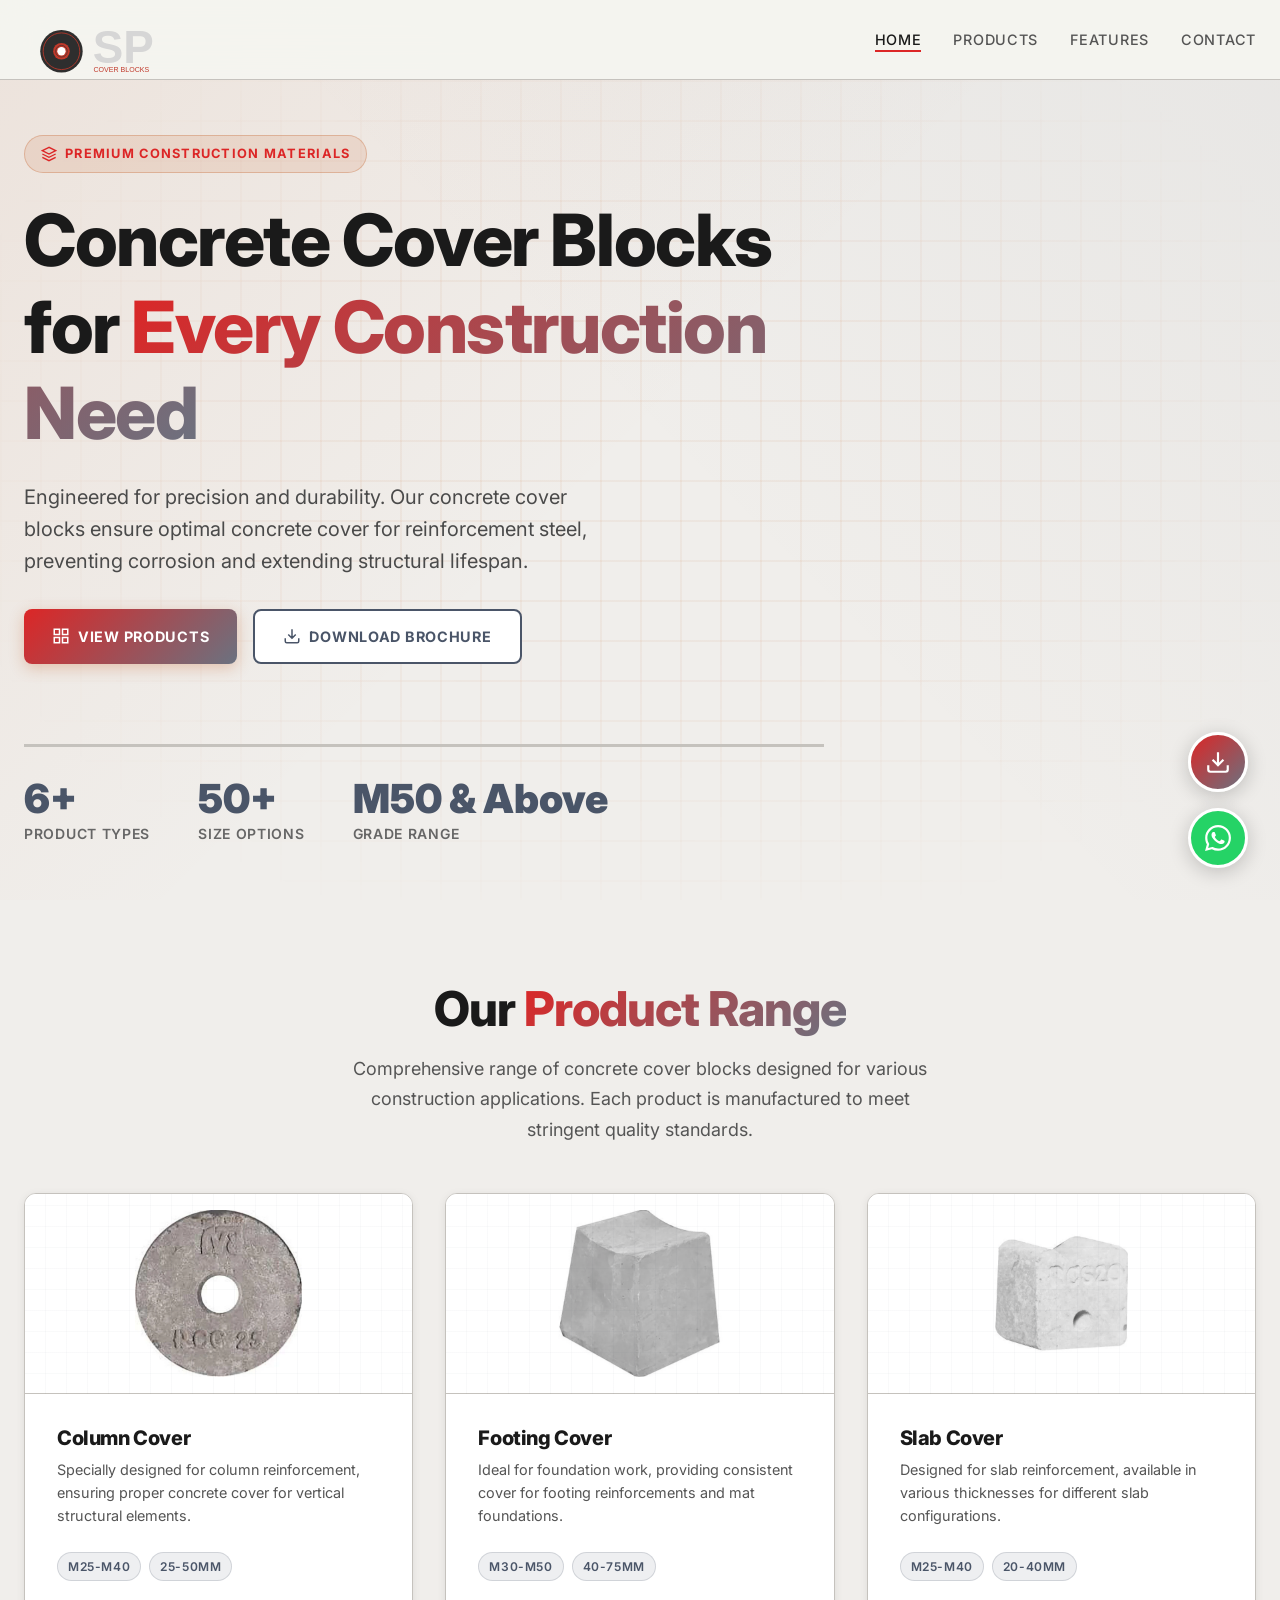
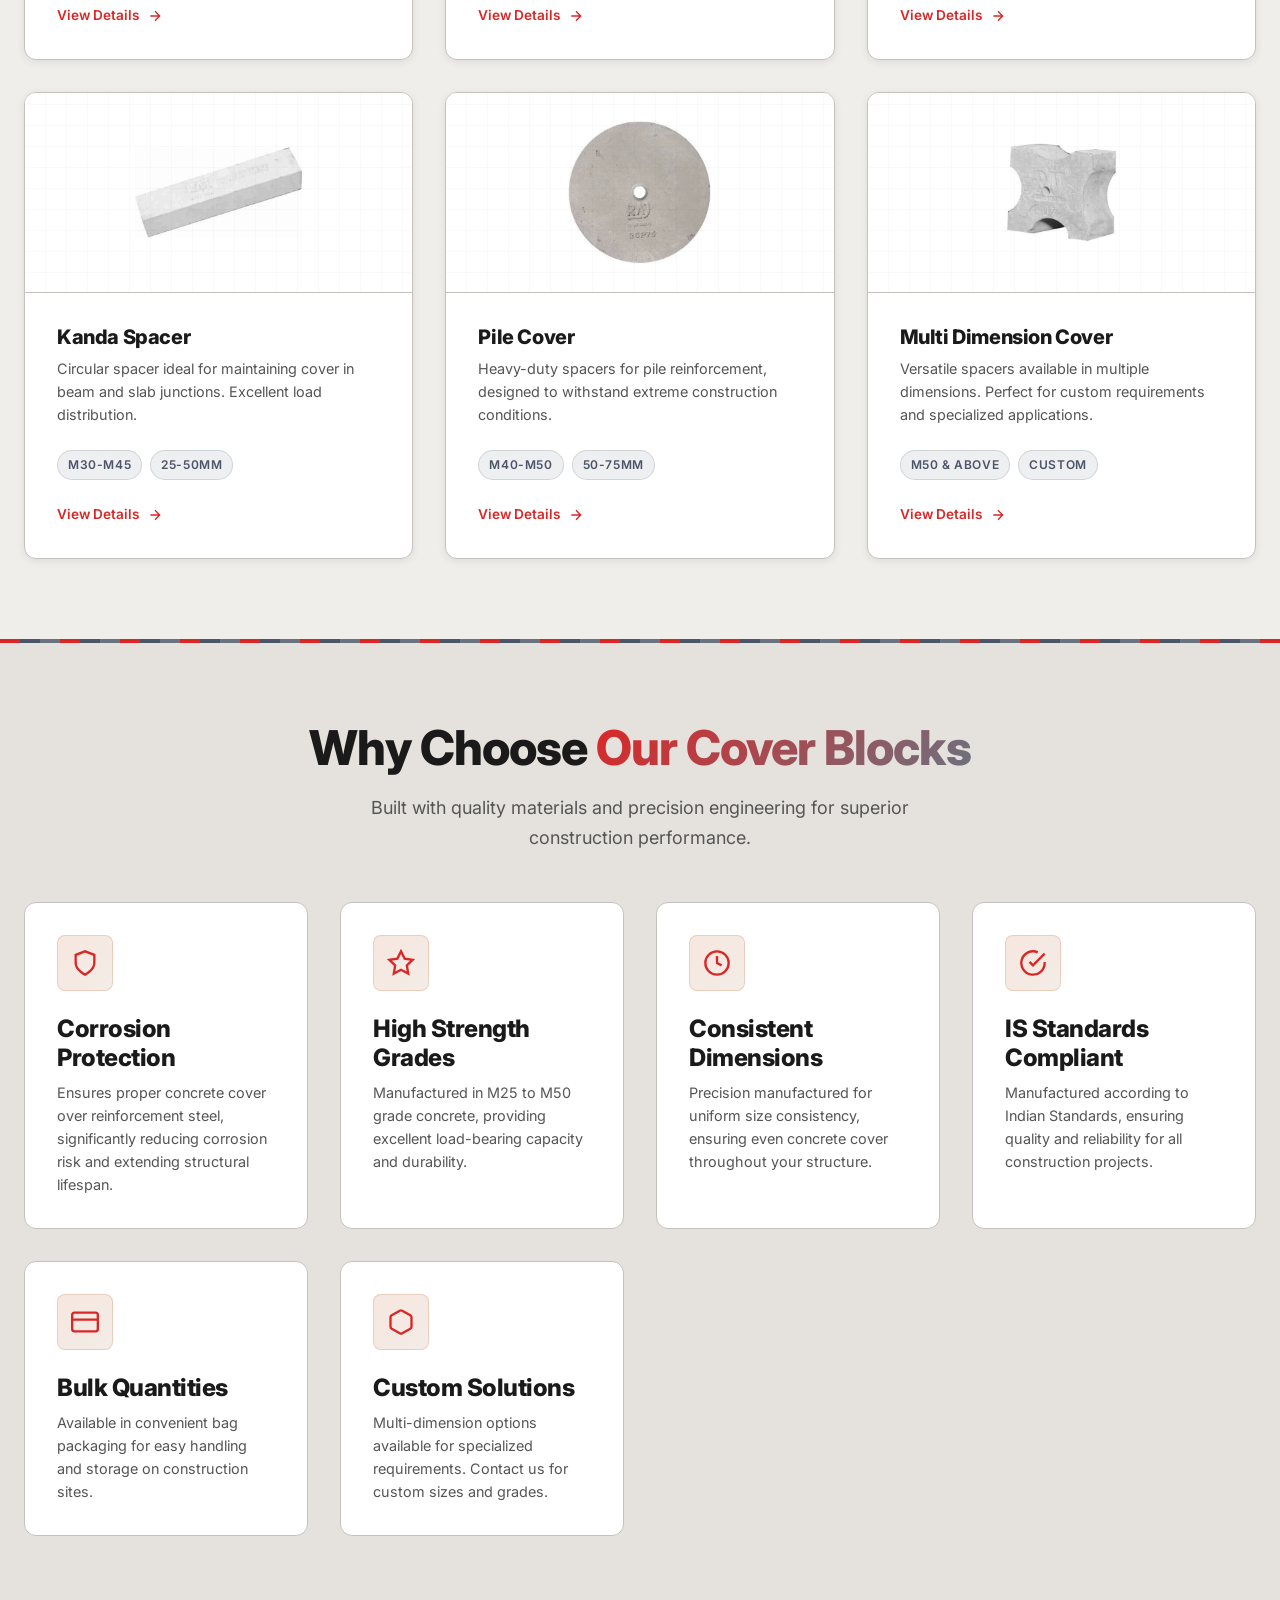
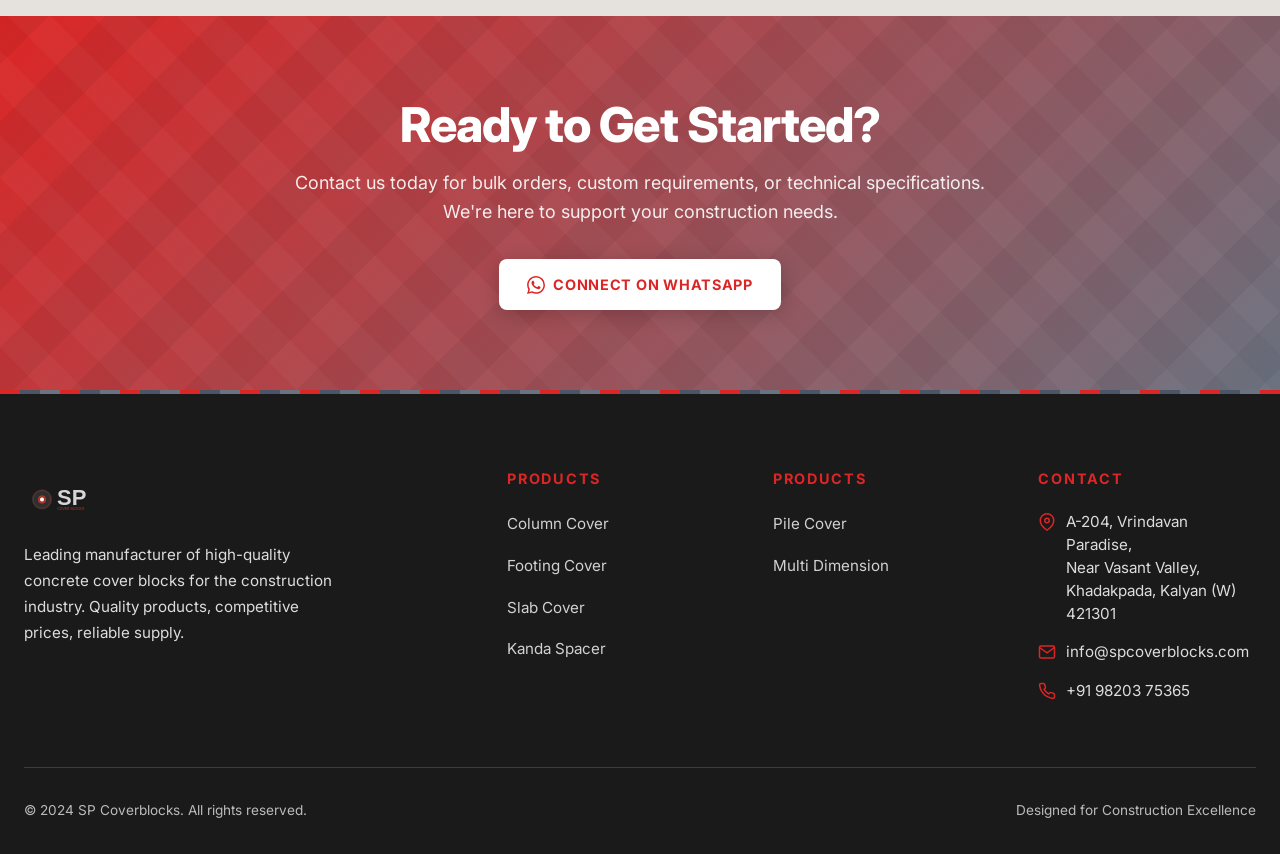
==== commit 3b50b5fc: "Update grade range from M25-M50 to M50 & Above" ====
--- a/index.html
+++ b/index.html
@@ -6,7 +6,7 @@
   
   <!-- SEO Meta Tags -->
   <title>Concrete Cover Blocks Manufacturer | SP Coverblocks | Kalyan, Maharashtra</title>
-  <meta name="description" content="Leading manufacturer of premium concrete cover blocks in Kalyan, Maharashtra. Products include column covers, footing covers, slab covers, kanda spacers, pile covers. M25-M50 grade, IS standards compliant. Bulk orders welcome.">
+  <meta name="description" content="Leading manufacturer of premium concrete cover blocks in Kalyan, Maharashtra. Products include column covers, footing covers, slab covers, kanda spacers, pile covers. M50 & Above grade, IS standards compliant. Bulk orders welcome.">
   <meta name="keywords" content="concrete cover blocks, construction spacers, column cover, footing cover, slab cover, kanda spacer, pile cover, concrete spacers, construction accessories, concrete block manufacturer, cover blocks Kalyan, cover blocks Mumbai, construction materials">
   <meta name="author" content="SP Coverblocks">
   <meta name="robots" content="index, follow">
@@ -18,14 +18,18 @@
   <meta property="og:type" content="website">
   <meta property="og:site_name" content="SP Coverblocks">
   <meta property="og:title" content="Concrete Cover Blocks Manufacturer | SP Coverblocks">
-  <meta property="og:description" content="Premium concrete cover blocks for construction. M25-M50 grade, various sizes. Manufacturer in Kalyan, Maharashtra serving across India.">
+  <meta property="og:description" content="Premium concrete cover blocks for construction. M50 & Above grade, various sizes. Manufacturer in Kalyan, Maharashtra serving across India.">
   <meta property="og:url" content="https://spcoverblocks.com">
+  <meta property="og:image" content="https://spcoverblocks.com/og-image.png">
+  <meta property="og:image:width" content="1200">
+  <meta property="og:image:height" content="630">
   <meta property="og:locale" content="en_IN">
   
   <!-- Twitter Card -->
   <meta name="twitter:card" content="summary_large_image">
   <meta name="twitter:title" content="Concrete Cover Blocks Manufacturer | SP Coverblocks">
-  <meta name="twitter:description" content="Premium concrete cover blocks for construction. M25-M50 grade, various sizes. Manufacturer in Kalyan, Maharashtra.">
+  <meta name="twitter:description" content="Premium concrete cover blocks for construction. M50 & Above grade, various sizes. Manufacturer in Kalyan, Maharashtra.">
+  <meta name="twitter:image" content="https://spcoverblocks.com/og-image.png">
   
   <!-- Canonical URL -->
   <link rel="canonical" href="https://spcoverblocks.com">
@@ -137,7 +141,7 @@
     "@type": "Organization",
     "name": "SP Coverblocks",
     "url": "https://spcoverblocks.com",
-    "logo": "https://spcoverblocks.com/favicon.svg",
+    "logo": "https://spcoverblocks.com/sp_coverblocks_logo_v5.svg",
     "contactPoint": {
       "@type": "ContactPoint",
       "telephone": "+91-9820375365",
@@ -146,6 +150,80 @@
     }
   }
   </script>
+
+  <!-- Structured Data - FAQ -->
+  <script type="application/ld+json">
+  {
+    "@context": "https://schema.org",
+    "@type": "FAQPage",
+    "mainEntity": [
+      {
+        "@type": "Question",
+        "name": "What are concrete cover blocks?",
+        "acceptedAnswer": {
+          "@type": "Answer",
+          "text": "Concrete cover blocks are spacers used in construction to maintain proper concrete cover over reinforcement steel bars. They prevent corrosion and extend the structural lifespan of buildings."
+        }
+      },
+      {
+        "@type": "Question",
+        "name": "What grades of concrete cover blocks do you manufacture?",
+        "acceptedAnswer": {
+          "@type": "Answer",
+          "text": "We manufacture concrete cover blocks in M25 to M50 grade, suitable for various construction requirements from residential to heavy industrial projects."
+        }
+      },
+      {
+        "@type": "Question",
+        "name": "What sizes are available?",
+        "acceptedAnswer": {
+          "@type": "Answer",
+          "text": "We offer sizes ranging from 15mm to 100mm, including standard sizes like 20mm, 25mm, 30mm, 35mm, 40mm, 50mm, 60mm, and 75mm. Custom sizes are also available."
+        }
+      },
+      {
+        "@type": "Question",
+        "name": "Do you offer bulk orders?",
+        "acceptedAnswer": {
+          "@type": "Answer",
+          "text": "Yes, we welcome bulk orders for construction projects of all sizes. Contact us on WhatsApp for competitive pricing on large quantities."
+        }
+      },
+      {
+        "@type": "Question",
+        "name": "Where are you located?",
+        "acceptedAnswer": {
+          "@type": "Answer",
+          "text": "We are based in Kalyan, Maharashtra, India. We supply concrete cover blocks across Maharashtra and other states in India."
+        }
+      }
+    ]
+  }
+  </script>
+
+  <!-- Structured Data - BreadcrumbList -->
+  <script type="application/ld+json">
+  {
+    "@context": "https://schema.org",
+    "@type": "BreadcrumbList",
+    "itemListElement": [
+      {
+        "@type": "ListItem",
+        "position": 1,
+        "name": "Home",
+        "item": "https://spcoverblocks.com"
+      }
+    ]
+  }
+  </script>
+  
+  <!-- Vercel Web Analytics -->
+  <script>
+    window.va = window.va || function () { 
+      (window.vaq = window.vaq || []).push(arguments); 
+    };
+  </script>
+  <script defer src="/_vercel/insights/script.js"></script>
 </head>
 <body>
   <!-- Header -->
@@ -217,7 +295,7 @@
             <div class="stat-label">Size Options</div>
           </div>
           <div class="stat">
-            <div class="stat-value">M25-M50</div>
+            <div class="stat-value">M50 & Above</div>
             <div class="stat-label">Grade Range</div>
           </div>
         </div>
@@ -237,7 +315,7 @@
         <!-- Column Cover -->
         <article class="product-card animate-on-scroll">
           <div class="product-image">
-            <img src="images/column-cover.webp" alt="Column Cover Blocks">
+            <img src="images/column-cover.webp" alt="Column Cover Blocks - M25-M40 Grade, 25-50mm Sizes" loading="lazy">
           </div>
           <div class="product-content">
             <h3>Column Cover</h3>
@@ -258,7 +336,7 @@
         <!-- Footing Cover -->
         <article class="product-card animate-on-scroll">
           <div class="product-image">
-            <img src="images/footing-cover.webp" alt="Footing Cover Blocks">
+            <img src="images/footing-cover.webp" alt="Footing Cover Blocks - M30-M50 Grade, 40-75mm Sizes" loading="lazy">
           </div>
           <div class="product-content">
             <h3>Footing Cover</h3>
@@ -279,7 +357,7 @@
         <!-- Slab Cover -->
         <article class="product-card animate-on-scroll">
           <div class="product-image">
-            <img src="images/slab-cover.webp" alt="Slab Cover Blocks">
+            <img src="images/slab-cover.webp" alt="Slab Cover Blocks - M25-M40 Grade, 20-40mm Sizes" loading="lazy">
           </div>
           <div class="product-content">
             <h3>Slab Cover</h3>
@@ -300,7 +378,7 @@
         <!-- Kanda Spacer -->
         <article class="product-card animate-on-scroll">
           <div class="product-image">
-            <img src="images/kanda-spacer.webp" alt="Kanda Spacer">
+            <img src="images/kanda-spacer.webp" alt="Kanda Spacer - M30-M45 Grade, 25-50mm Sizes" loading="lazy">
           </div>
           <div class="product-content">
             <h3>Kanda Spacer</h3>
@@ -321,7 +399,7 @@
         <!-- Pile Cover -->
         <article class="product-card animate-on-scroll">
           <div class="product-image">
-            <img src="images/pile-cover.webp" alt="Pile Cover Blocks">
+            <img src="images/pile-cover.webp" alt="Pile Cover Blocks - M40-M50 Grade, 50-75mm Sizes" loading="lazy">
           </div>
           <div class="product-content">
             <h3>Pile Cover</h3>
@@ -342,13 +420,13 @@
         <!-- Multi Dimension Cover -->
         <article class="product-card animate-on-scroll">
           <div class="product-image">
-            <img src="images/multi-dimension-cover.webp" alt="Multi Dimension Cover Blocks">
+            <img src="images/multi-dimension-cover.webp" alt="Multi Dimension Cover Blocks - M50 & Above Grade, Custom Sizes Available" loading="lazy">
           </div>
           <div class="product-content">
             <h3>Multi Dimension Cover</h3>
             <p>Versatile spacers available in multiple dimensions. Perfect for custom requirements and specialized applications.</p>
             <div class="product-tags">
-              <span class="product-tag">M25-M50</span>
+              <span class="product-tag">M50 & Above</span>
               <span class="product-tag">Custom</span>
             </div>
             <a href="products/multi-dimension-cover.html" class="product-link">
@@ -444,7 +522,7 @@
       <div class="cta-content animate-on-scroll">
         <h2>Ready to Get Started?</h2>
         <p>Contact us today for bulk orders, custom requirements, or technical specifications. We're here to support your construction needs.</p>
-        <a href="https://wa.me/9820375365?text=Hi, I am interested in concrete cover blocks. Please share more details." class="btn" target="_blank">
+        <a href="https://wa.me/919820375365?text=Hi, I am interested in concrete cover blocks. Please share more details." class="btn" target="_blank">
           <svg viewBox="0 0 24 24" fill="currentColor" width="18" height="18">
             <path d="M17.472 14.382c-.297-.149-1.758-.867-2.03-.967-.273-.099-.471-.148-.67.15-.197.297-.767.966-.94 1.164-.173.199-.347.223-.644.075-.297-.15-1.255-.463-2.39-1.475-.883-.788-1.48-1.761-1.653-2.059-.173-.297-.018-.458.13-.606.134-.133.298-.347.446-.52.149-.174.198-.298.298-.497.099-.198.05-.371-.025-.52-.075-.149-.669-1.612-.916-2.207-.242-.579-.487-.5-.669-.51-.173-.008-.371-.01-.57-.01-.198 0-.52.074-.792.372-.272.297-1.04 1.016-1.04 2.479 0 1.462 1.065 2.875 1.213 3.074.149.198 2.096 3.2 5.077 4.487.709.306 1.262.489 1.694.625.712.227 1.36.195 1.871.118.571-.085 1.758-.719 2.006-1.413.248-.694.248-1.289.173-1.413-.074-.124-.272-.198-.57-.347m-5.421 7.403h-.004a9.87 9.87 0 01-5.031-1.378l-.361-.214-3.741.982.998-3.648-.235-.374a9.86 9.86 0 01-1.51-5.26c.001-5.45 4.436-9.884 9.888-9.884 2.64 0 5.122 1.03 6.988 2.898a9.825 9.825 0 012.893 6.994c-.003 5.45-4.437 9.884-9.885 9.884m8.413-18.297A11.815 11.815 0 0012.05 0C5.495 0 .16 5.335.157 11.892c0 2.096.547 4.142 1.588 5.945L.057 24l6.305-1.654a11.882 11.882 0 005.683 1.448h.005c6.554 0 11.89-5.335 11.893-11.893a11.821 11.821 0 00-3.48-8.413z"/>
           </svg>
@@ -524,7 +602,7 @@
       <span class="float-btn-tooltip">Download Brochure</span>
     </a>
     
-    <a href="https://wa.me/9820375365?text=Hi, I am interested in concrete cover blocks." class="float-btn float-btn-whatsapp" target="_blank" aria-label="Contact on WhatsApp">
+    <a href="https://wa.me/919820375365?text=Hi, I am interested in concrete cover blocks." class="float-btn float-btn-whatsapp" target="_blank" aria-label="Contact on WhatsApp">
       <svg viewBox="0 0 24 24" fill="currentColor">
         <path d="M17.472 14.382c-.297-.149-1.758-.867-2.03-.967-.273-.099-.471-.148-.67.15-.197.297-.767.966-.94 1.164-.173.199-.347.223-.644.075-.297-.15-1.255-.463-2.39-1.475-.883-.788-1.48-1.761-1.653-2.059-.173-.297-.018-.458.13-.606.134-.133.298-.347.446-.52.149-.174.198-.298.298-.497.099-.198.05-.371-.025-.52-.075-.149-.669-1.612-.916-2.207-.242-.579-.487-.5-.669-.51-.173-.008-.371-.01-.57-.01-.198 0-.52.074-.792.372-.272.297-1.04 1.016-1.04 2.479 0 1.462 1.065 2.875 1.213 3.074.149.198 2.096 3.2 5.077 4.487.709.306 1.262.489 1.694.625.712.227 1.36.195 1.871.118.571-.085 1.758-.719 2.006-1.413.248-.694.248-1.289.173-1.413-.074-.124-.272-.198-.57-.347m-5.421 7.403h-.004a9.87 9.87 0 01-5.031-1.378l-.361-.214-3.741.982.998-3.648-.235-.374a9.86 9.86 0 01-1.51-5.26c.001-5.45 4.436-9.884 9.888-9.884 2.64 0 5.122 1.03 6.988 2.898a9.825 9.825 0 012.893 6.994c-.003 5.45-4.437 9.884-9.885 9.884m8.413-18.297A11.815 11.815 0 0012.05 0C5.495 0 .16 5.335.157 11.892c0 2.096.547 4.142 1.588 5.945L.057 24l6.305-1.654a11.882 11.882 0 005.683 1.448h.005c6.554 0 11.89-5.335 11.893-11.893a11.821 11.821 0 00-3.48-8.413z"/>
       </svg>
